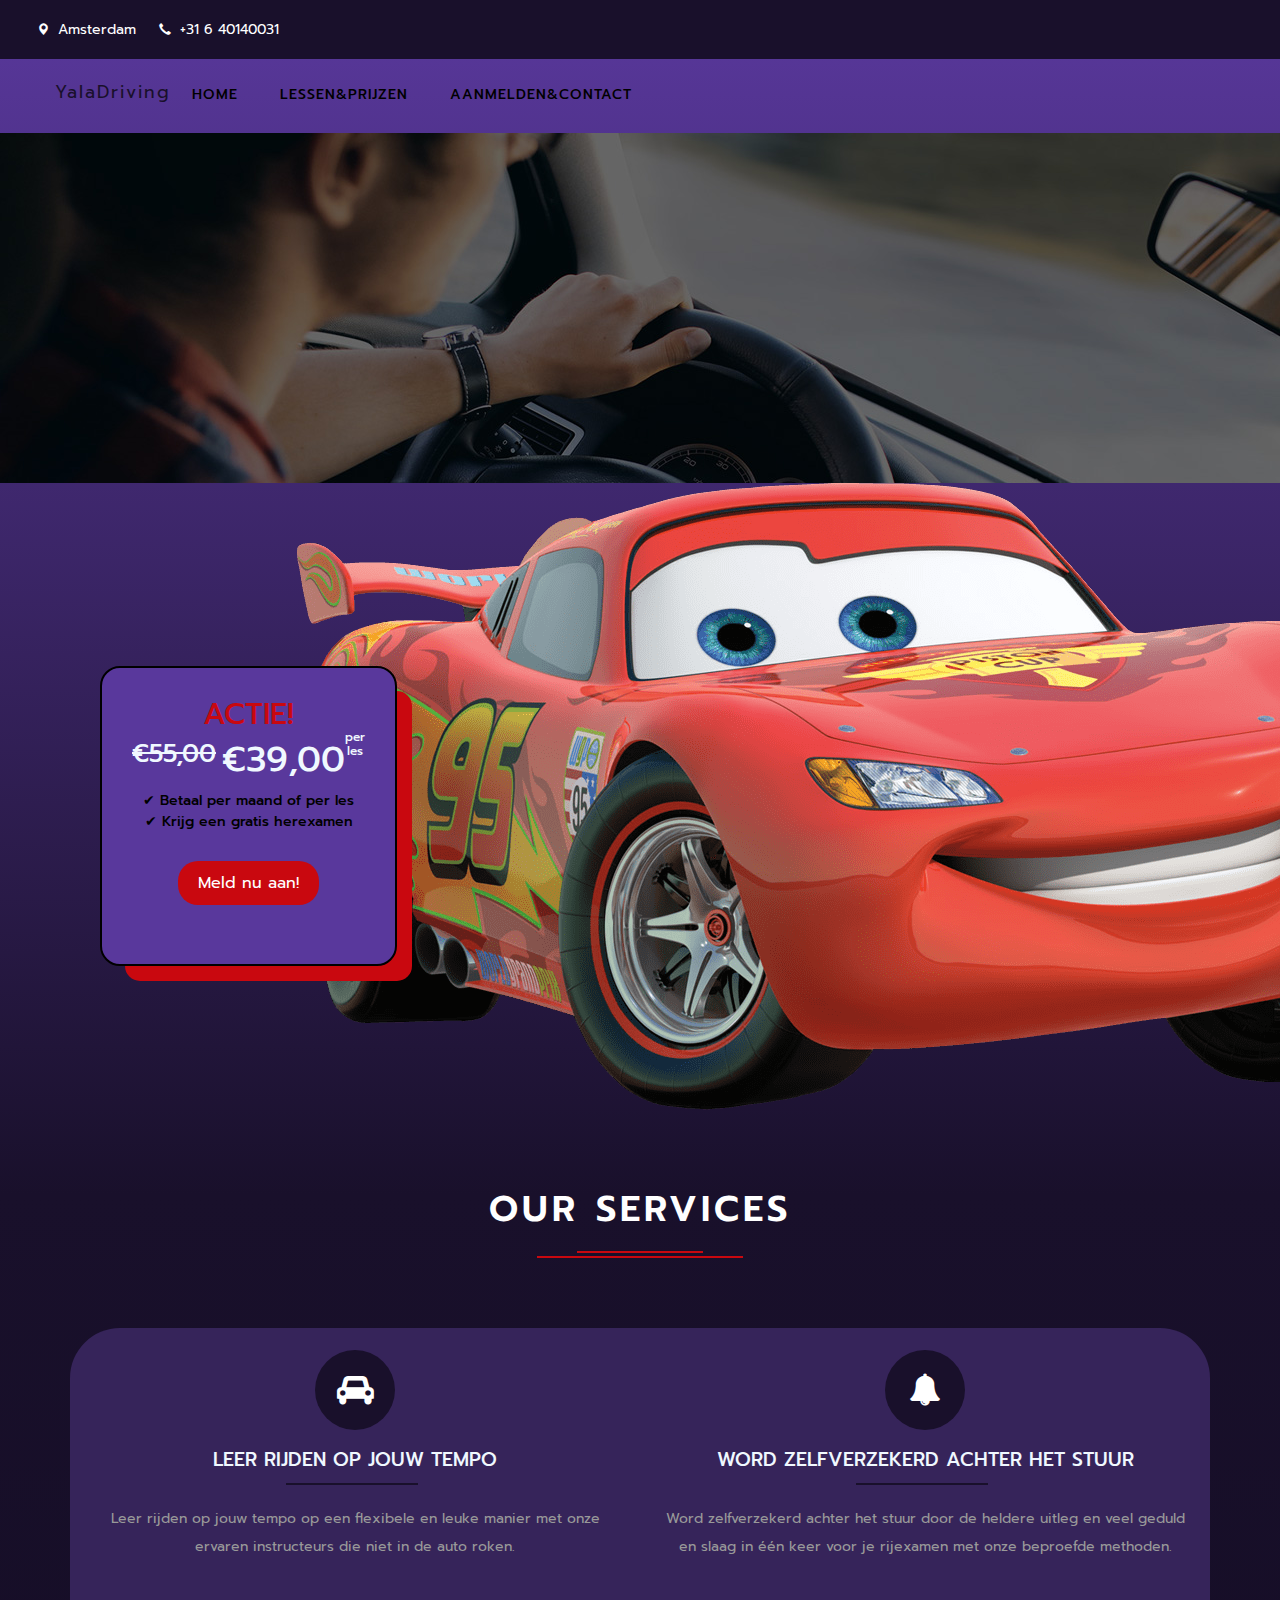
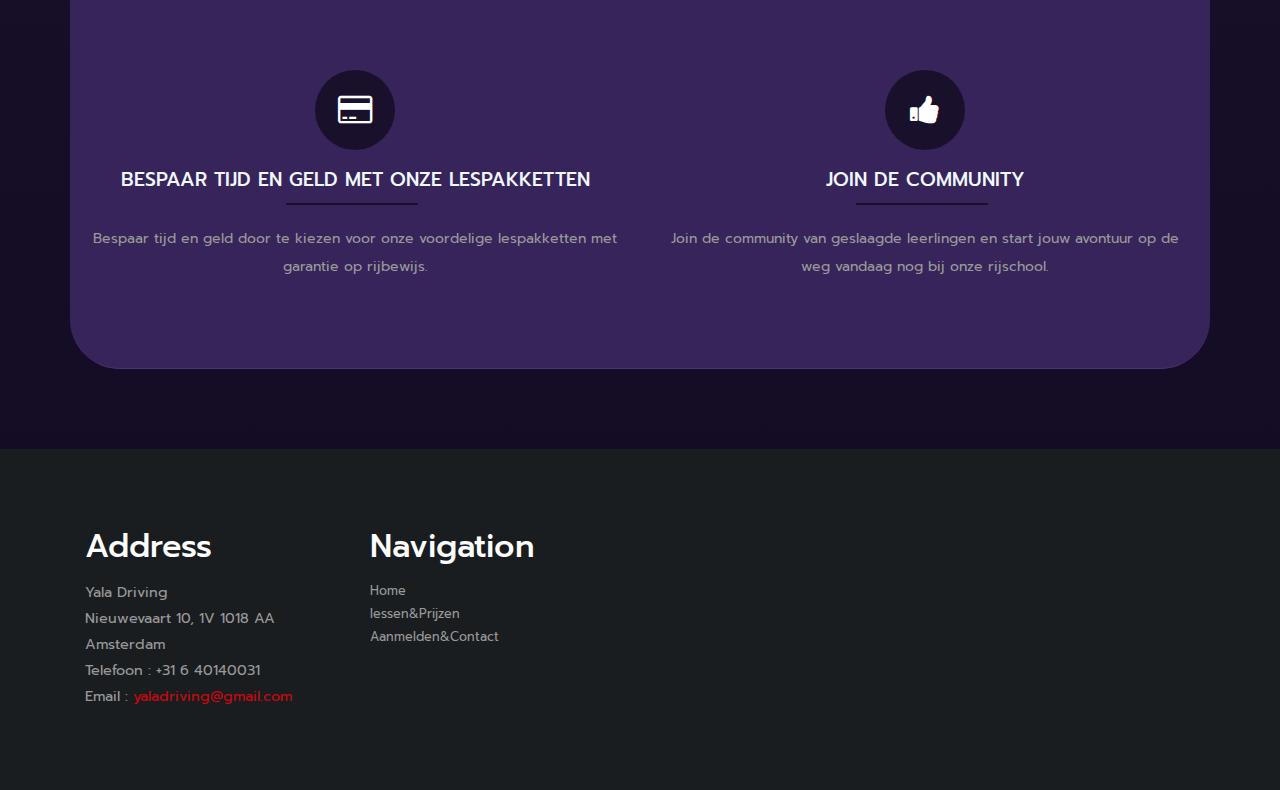
==== index.html @ c52a3f1b "changess" ====
<!DOCTYPE html>
<html lang="en">
<head>
<title>Yala driving</title>
<!-- custom-theme -->
<meta name="viewport" content="width=device-width, initial-scale=1">
<meta http-equiv="Content-Type" content="text/html; charset=utf-8" /> 
<script type="application/x-javascript"> addEventListener("load", function() { setTimeout(hideURLbar, 0); }, false);
		function hideURLbar(){ window.scrollTo(0,1); } </script>
<!-- //custom-theme -->
<link href="css/bootstrap.css" rel="stylesheet" type="text/css" media="all" />
<link href="css/style.css" rel="stylesheet" type="text/css" media="all" />
<!-- js -->
<script type="text/javascript" src="js/jquery-2.1.4.min.js"></script>
<script src="js/main.js"></script>
<!-- //js -->
<!-- font-awesome-icons -->
<link href="css/font-awesome.css" rel="stylesheet"> 
<link rel="stylesheet" href="css/flexslider.css" type="text/css" media="screen" property="" />
<!-- //font-awesome-icons -->
<link href="//fonts.googleapis.com/css?family=Prompt:100,100i,200,200i,300,300i,400,400i,500,500i,600,600i,700,700i,800,800i,900,900i&amp;subset=latin-ext,thai,vietnamese" rel="stylesheet">



</head>
<body>
<!-- banner -->
	<div class="header">
		<div class="header_left">
			<ul>
				<li><span class="glyphicon glyphicon-map-marker" aria-hidden="true"></span>Amsterdam</li>
				<li><span class="glyphicon glyphicon-earphone" aria-hidden="true"></span>+31 6 40140031</li>
			</ul>
		</div>
			<div class="clearfix"></div>
		
	</div>
	<nav class="navbar navigation navbar-default ">
		<div class="container">
		  <div class="navbar-header">
			<button type="button" class="navbar-toggle collapsed" data-toggle="collapse" data-target="#navbar-collapse">
			  <span class="sr-only">Toggle navigation</span>
			  <span class="icon-bar"></span>
			  <span class="icon-bar"></span>
			  <span class="icon-bar"></span>
			</button>
			<a class="navbar-brand navbar-brand-centered" href="index.html">YalaDriving</a>
		  </div>
	  
		  <div class="collapse navbar-collapse" id="navbar-collapse" style="padding-right: 0;">
			<ul class="nav navbar-nav" style="margin-top: 10px;">
			  <li><a href="index.html" >Home</a></li>
			  <li><a href="lessons.html" >lessen&Prijzen</a></li>
			  <li><a href="mail.html" >Aanmelden&Contact</a></li>
			</ul>
		  </div>
		</div>
	  </nav>
	  
	<div class="banner"></div>
<!-- //banner -->
<!-- banner-bottom-icons -->
				
	<section class="pricing-section">
		<div class="pricing-card">
		<h2 class="card-title" style="color: #c9080f;">ACTIE!</h2>
		<div class="card-price">
			<h3 class="price-old" style="color: aliceblue;">€55,00</h3>
			&nbsp;
			<h3 style="color: aliceblue;" class="price-current">€39,00</h3>
			<h6 class="per-les" style="color: aliceblue;">per les</h6>
		</div>
		<ul class="card-benefits">
			<li>✔ Betaal per maand of per les</li>
			<li>✔ Krijg een gratis herexamen</li>
		</ul>
		<a class="card-button" href="mail.html">Meld nu aan!</a>
		</div>

		<img src="./images/car.png" alt="" class="img-responsive">
	</section>
<!-- 
		<div class="container-fluid">
			<div class="row">
			<div class="col-xs-4">
				<img src="./images/banner1.jpeg" class="img-responsive img-equal-size home-img" alt="">
			</div> 
			<div class="col-xs-4">
				<img src="./images/banner2.jpeg" class="img-responsive img-equal-size home-img" alt="">
			</div>
			<div class="col-xs-4">
				<img src="./images/banner3.jpeg" class="img-responsive img-equal-size home-img" alt="">
			</div>
			</div>
		</div> -->

	<div class="banner-bottom-icons">
		<div class="container">
			<div class="w3l-heading">
				<h2 class="w3ls_head">Our Services </h2>
			</div>
		<div class="col-md-8 w3_banner_bottom_icons_right services">
			<div class="col-xs-6 w3_banner_bottom_icons1">
				<div class="w3_banner_bottom_icons1_effect">
					<i class="fa-car"></i>
					<h3 style="color: aliceblue;">Leer rijden op jouw tempo</h3>
					<p>Leer rijden op jouw tempo op een flexibele en leuke manier met onze ervaren instructeurs die niet in de auto roken.</p>
				</div>
			</div>
			<div class="col-xs-6 w3_banner_bottom_icons1">
				<div class="w3_banner_bottom_icons1_effect">
					<i class="fa-bell"></i>
					<h3 style="color: aliceblue;">Word zelfverzekerd achter het stuur</h3>
					<p>Word zelfverzekerd achter het stuur door de heldere uitleg en veel geduld en slaag in één keer voor je rijexamen met onze beproefde methoden.</p>
				</div>
			</div>
			<div class="col-xs-6 w3_banner_bottom_icons1">
				<div class="w3_banner_bottom_icons1_effect">
					<i class="fa-credit-card"></i>
					<h3 style="color: aliceblue;">Bespaar tijd en geld met onze lespakketten</h3>
					<p>Bespaar tijd en geld door te kiezen voor onze voordelige lespakketten met garantie op rijbewijs.</p>
				</div>
			</div>
			<div class="col-xs-6 w3_banner_bottom_icons1">
				<div class="w3_banner_bottom_icons1_effect">
					<i class="fa-thumbs-up"></i>
					<h3 style="color: aliceblue;">Join de community</h3>
					<p>Join de community van geslaagde leerlingen en start jouw avontuur op de weg vandaag nog bij onze rijschool.</p>
				</div>
			</div>
			<div class="clearfix"> </div>
		</div>
		<div class="clearfix"> </div>
		</div>
	</div>
<!-- //banner-bottom-icons -->

	<!-- footer -->
	<div class="w3-agile-footer">
		<div class="container">
			<div class="footer-grids">
				<div class="col-md-3 footer-grid">
					<div class="footer-grid-heading">
						<h4>Address</h4>
					</div>
					<div class="footer-grid-info">
						<p>Yala Driving
							<span>Nieuwevaart 10, 1V
							1018 AA
							Amsterdam</span>
						</p>
						<p class="phone">Telefoon : +31 6 40140031
							<span>Email : <a href="mailto:yaladriving@gmail.com">yaladriving@gmail.com</a></span>
						</p>
					</div>
				</div>
				<div class="col-md-3 footer-grid">
					<div class="footer-grid-heading">
						<h4>Navigation</h4>
					</div>
					<div class="footer-grid-info">
						<ul>
							<li><a href="index.html">Home</a></li>
							<li><a href="lessons.html">lessen&Prijzen</a></li>
							<li><a href="mail.html">Aanmelden&Contact</a></li>
						</ul>
					</div>
				</div>
		</div>
	</div>
	<!-- //footer -->

<!-- start-smooth-scrolling -->
<script type="text/javascript" src="js/move-top.js"></script>
<script type="text/javascript" src="js/easing.js"></script>
<script type="text/javascript">
	jQuery(document).ready(function($) {
		$(".scroll").click(function(event){		
			event.preventDefault();
			$('html,body').animate({scrollTop:$(this.hash).offset().top},1000);
		});
	});
</script>
<!-- start-smooth-scrolling -->
<!-- for bootstrap working -->
	<script src="js/bootstrap.js"></script>
<!-- //for bootstrap working -->
<!-- here stars scrolling icon -->
	<script type="text/javascript">
		$(document).ready(function() {
								
			$().UItoTop({ easingType: 'easeOutQuart' });
								
			});
	</script>
<!-- //here ends scrolling icon -->
</body>
</html>
---- css/style.css ----
/*--
Author: W3layouts
Author URL: http://w3layouts.com
License: Creative Commons Attribution 3.0 Unported
License URL: http://creativecommons.org/licenses/by/3.0/
--*/
body::-webkit-scrollbar{
    display: none;
}
html, body{
    font-size: 100%;
	font-family: 'Prompt', sans-serif;
    background-image: linear-gradient(180deg, #59389c, #19102b, #120b22 );
	margin: 0;
    overflow-x: hidden;
}
p,ul li,ol li{
	margin:0;
	font-size:14px;
}
h1,h2,h3,h4,h5,h6{
    color: white;
	font-family: 'Prompt', sans-serif;
	margin:0;
}
ul,label{
	margin:0;
	padding:0;
}
body a:hover{
	text-decoration:none;
}
input[type="submit"],input[type="reset"],a,.w3_agileits_services1_grid1{
	-webkit-transition: 0.5s ease-in;
    -moz-transition: 0.5s ease-in;
    -ms-transition: 0.5s ease-in;
    -o-transition: 0.5s ease-in;
    transition:0.5s ease-in;
}
/*-- banner --*/
.header {
    background: #19102b;
    padding: 0.5em 2em;
	position:relative;
}
.header_left {
    float: left;
    margin: 10px 0;
}
.header_right{
	float:right;
}
.header_left ul li {
    color: #fff;
    list-style-type: none;
    font-size: 14px;
    display: inline-block;
    padding: 0px 12px 0px 0;
}
.header_left ul li:nth-child(4) {
}
.header_left ul li span {
    top: 1px;
    font-size: 12px;
    margin-right: 4px;
    padding: 4px 5px;
    border-radius: 3px;
	 color: #fff;
}
.header_left ul li a {
    color: #fff;
    text-decoration: none;
}
.header_left ul li a:hover{
	color: #FF9800;
}
/*-- social-icons --*/
.agileinfo-social-grids{
    float: right;
    margin:0em 0 0 0;
}
.agileinfo-social-grids ul{
	padding:0;
	margin:0;
}
.agileinfo-social-grids ul li{
    display: inline-block;
}
.agileinfo-social-grids ul li a {
    color: #333;
    text-align: center;
    font-size: 17px;
}
.agileinfo-social-grids ul li a i.fa.fa-facebook,.agileinfo-social-grids ul li a i.fa.fa-twitter,.agileinfo-social-grids ul li a i.fa.fa-rss{
    color: #19102b;
    transition: 0.5s all;
    -webkit-transition: 0.5s all;
    -moz-transition: 0.5s all;
    -o-transition: 0.5s all;
    -ms-transition: 0.5s all;
}
.agileinfo-social-grids ul li a i.fa.fa-facebook:hover {
    color: #3b5998;
}
.agileinfo-social-grids ul li a i.fa.fa-twitter{
	margin:0 1em;
}
.agileinfo-social-grids ul li a i.fa.fa-twitter:hover{
	color: #55acee;
}
.agileinfo-social-grids ul li a i.fa.fa-rss{
	margin:0 1em 0 0;
}
.agileinfo-social-grids ul li a i.fa.fa-rss:hover{
	color: #f26522;
}
.agileinfo-social-grids ul li:nth-child(2){
	margin:.5em 0;
}
/*-- //social-icons --*/
/*--search--*/
.cd-main-header {
  /* Force Hardware Acceleration in WebKit */
  -webkit-transform: translateZ(0);
  -moz-transform: translateZ(0);
  -ms-transform: translateZ(0);
  -o-transform: translateZ(0);
  transform: translateZ(0);
}
.cd-main-header {
    -webkit-transition: -webkit-transform 0.3s;
    -moz-transition: -moz-transform 0.3s;
    transition: transform 0.3s;
}
.cd-main-content.nav-is-visible, .cd-main-header.nav-is-visible {
	-webkit-transform: translateX(-260px);
	-moz-transform: translateX(-260px);
	-ms-transform: translateX(-260px);
	-o-transform: translateX(-260px);
	transform: translateX(-260px);
}
.nav-on-left .cd-main-content.nav-is-visible, .nav-on-left .cd-main-header.nav-is-visible {
	-webkit-transform: translateX(260px);
	-moz-transform: translateX(260px);
	-ms-transform: translateX(260px);
	-o-transform: translateX(260px);
	transform: translateX(260px);
}
.cd-header-buttons {
    position: absolute;
    display: inline-block;
    top: 0px;
    right: 0%;
}
.cd-header-buttons li {
	display: inline-block;
}
.cd-search-trigger, .cd-nav-trigger {
	position: relative;
	display: block;
	width: 44px;
	height: 44px;
	overflow: hidden;
	white-space: nowrap;
	color: transparent;
	z-index: 3;
}
.cd-search-trigger::before, .cd-search-trigger::after {
	/* search icon */
	content: '';
	position: absolute;
	-webkit-transition: opacity 0.3s;
	-moz-transition: opacity 0.3s;
	transition: opacity 0.3s;
	/* Force Hardware Acceleration in WebKit */
	-webkit-transform: translateZ(0);
	-moz-transform: translateZ(0);
	-ms-transform: translateZ(0);
	-o-transform: translateZ(0);
	transform: translateZ(0);
	-webkit-backface-visibility: hidden;
	backface-visibility: hidden;
}
.cd-search-trigger::before {
	/* lens */
	top: 11px;
	left: 11px;
	width: 18px;
	height: 18px;
	-webkit-border-radius: 50%;
	-moz-border-radius: 50%;
	border-radius: 50%;
	border: 3px solid #fff;
}
.cd-search-trigger::after {
	/* handle */
	height: 3px;
	width: 8px;
	background: #fff;
	bottom: 14px;
	right: 11px;
	-webkit-transform: rotate(45deg);
	-moz-transform: rotate(45deg);
	-ms-transform: rotate(45deg);
	-o-transform: rotate(45deg);
	transform: rotate(45deg);
}
.cd-search-trigger span {
	/* container for the X icon */
	position: absolute;
	height: 100%;
	width: 100%;
	top: 0;
	left: 0;
}
.cd-search-trigger span::before, .cd-search-trigger span::after {
	/* close icon */
	content: '';
	position: absolute;
	display: inline-block;
	height: 3px;
	width: 22px;
	top: 50%;
	margin-top: -2px;
	left: 50%;
	margin-left: -11px;
	background: #fff;
	opacity: 0;
	/* Force Hardware Acceleration in WebKit */
	-webkit-transform: translateZ(0);
	-moz-transform: translateZ(0);
	-ms-transform: translateZ(0);
	-o-transform: translateZ(0);
	transform: translateZ(0);
	-webkit-backface-visibility: hidden;
	backface-visibility: hidden;
	-webkit-transition: opacity 0.3s, -webkit-transform 0.3s;
	-moz-transition: opacity 0.3s, -moz-transform 0.3s;
	transition: opacity 0.3s, transform 0.3s;
}
.cd-search-trigger span::before {
	-webkit-transform: rotate(45deg);
	-moz-transform: rotate(45deg);
	-ms-transform: rotate(45deg);
	-o-transform: rotate(45deg);
	transform: rotate(45deg);
}
.cd-search-trigger span::after {
	-webkit-transform: rotate(-45deg);
	-moz-transform: rotate(-45deg);
	-ms-transform: rotate(-45deg);
	-o-transform: rotate(-45deg);
	transform: rotate(-45deg);
}
.cd-search-trigger.search-is-visible::before, .cd-search-trigger.search-is-visible::after {
	/* hide search icon */
	-moz-opacity: 0;
	opacity: 0;
}
.cd-search-trigger.search-is-visible span::before, .cd-search-trigger.search-is-visible span::after {
	/* show close icon */
	-moz-opacity: 1;
	opacity: 1;
}
.cd-search-trigger.search-is-visible span::before {
	-webkit-transform: rotate(135deg);
	-moz-transform: rotate(135deg);
	-ms-transform: rotate(135deg);
	-o-transform: rotate(135deg);
	transform: rotate(135deg);
}
.cd-search-trigger.search-is-visible span::after {
	-webkit-transform: rotate(45deg);
	-moz-transform: rotate(45deg);
	-ms-transform: rotate(45deg);
	-o-transform: rotate(45deg);
	transform: rotate(45deg);
}
.cd-search {
	position: absolute;
	width: 100%;
	top: 100%;
	left: 0;
	z-index: 3;
	opacity: 0;
	visibility: hidden;
	-webkit-transition: opacity .3s 0s, visibility 0s .3s;
	-moz-transition: opacity .3s 0s, visibility 0s .3s;
	transition: opacity .3s 0s, visibility 0s .3s;
}
.cd-search input {
    border-radius: 0;
    border: none;
    background: #c9080f;
    width: 100%;
    padding: 0 5%;
	-webkit-box-shadow: inset 0 1px 0 #e2e3df, 0 3px 6px rgba(0, 0, 0, 0.05);
	-moz-box-shadow: inset 0 1px 0 #e2e3df, 0 3px 6px rgba(0, 0, 0, 0.05);
    box-shadow: inset 0 1px 0 #e2e3df, 0 3px 6px rgba(0, 0, 0, 0.05);
    -webkit-appearance: none;
    -moz-appearance: none;
    -ms-appearance: none;
    -o-appearance: none;
    font-size: 1em;
    padding: 1em 2em;
	color: #fff;
}
.cd-search input::-webkit-input-placeholder {
	color: #fff !important;
}
.cd-search input::-moz-placeholder {
	color: #fff !important;
}
.cd-search input:-moz-placeholder {
	color: #fff !important;
}
.cd-search input:-ms-input-placeholder {
	color: #fff !important;
}
.cd-search input:focus {
	outline: none;
}
.cd-search.is-visible {
	-moz-opacity: 1;
	opacity: 1;
	visibility: visible;
	-webkit-transition: opacity .3s 0s, visibility 0s 0s;
	-moz-transition: opacity .3s 0s, visibility 0s 0s;
	transition: opacity .3s 0s, visibility 0s 0s;
}
/*--//search--*/
.banner{
	background:url(../images/banner.jpg) no-repeat 0px 0px;
	background-size:cover;
	-webkit-background-size:cover;
	-moz-background-size:cover;
	-o-background-size:cover;
	-ms-background-size:cover;
	min-height:350px;
	position: relative;
}
.banner1{
	background:url(../images/banner.jpg) no-repeat 0px 0px;
	background-size:cover;
	-webkit-background-size:cover;
	-moz-background-size:cover;
	-o-background-size:cover;
	-ms-background-size:cover;
	min-height:250px;
}
/*-- nav --*/
.navbar-default {
    background: none;
    border: none;
}
.navbar {
    margin-bottom: 0;
}
.navbar-collapse {
    padding: 0;
}
.navbar-right {
    margin-right: 0;
}
.navbar-default .navbar-nav > .active > a, .navbar-default .navbar-nav > .active > a:hover, .navbar-default .navbar-nav > .active > a:focus {
    color:#ec9114;
    background:none;
}
.navbar-default .navbar-nav > li > a {
    font-weight: 500;
    letter-spacing: 1px;
}
.navbar-nav > li > a {
    margin: 0;
    padding:0 1.5em;
    text-transform: uppercase;
}
.navbar-default .navbar-nav > li > a:hover{
    color:#c9080f;
}
.navbar-default .navbar-nav > li > a:focus {
    color: #fff;
	outline:none;
}
nav.navbar.navbar-default {
    background: none;
    padding: 1em 2em;
}
.navbar-right {
    float: left !important;
    margin: 0.7em 0 0 18em;
}
.navbar-default .navbar-nav > .open > a, .navbar-default .navbar-nav > .open > a:hover, .navbar-default .navbar-nav > .open > a:focus {
    color:#000;
    background: none;
}
.navbar-default .navbar-nav > li > a {
    color: #000;
}
.navbar-default .navbar-nav  > .active.open > a:focus {
	background:transparent;
	color: #000;
}
.navbar-default .navbar-brand,.navbar-default .navbar-brand:hover, .navbar-default .navbar-brand:focus {
    color: #19102b;
}
.navbar-brand {
    height: 42px;
    padding: 0;
    font-size: 1.1em;
    line-height: 35px;
	letter-spacing: 2px;
}
.navbar-brand span{
	color: #c9080f;
}
.link-effect-2 a {
  overflow: hidden;
  font-weight: 400;
}
.link-effect-2 a span {
  position: relative;
  display: inline-block;
  -moz-transition: 0.3s;
  -o-transition: 0.3s;
  -webkit-transition: 0.3s;
  transition: 0.3s;
}
.link-effect-2 a span::before {
  color:#ec9114;
  position: absolute;
  top: 100%;
  content: attr(data-hover);
  -moz-transform: translate3d(0, 0, 0);
  -ms-transform: translate3d(0, 0, 0);
  -webkit-transform: translate3d(0, 0, 0);
  transform: translate3d(0, 0, 0);
}
.link-effect-2 a:hover span {
  -moz-transform: translateY(-100%);
  -ms-transform: translateY(-100%);
  -webkit-transform: translateY(-100%);
  transform: translateY(-100%);
}
.agile_short_dropdown {
    border-radius: 0;
    background: #ffffff;
    text-align: center;
	padding:0;
	border: none;
}
.agile_short_dropdown li a{
	text-transform:uppercase;
	color:#212121;
	font-size:13px;
	font-weight:600;
	padding: .8em 0;
}
.agile_short_dropdown > li > a:hover{
    color: #fff;
    text-decoration: none;
    background-color:#ec9114;
}
.w3_agile_phone{
	float:right;
	margin: 1.3em 0 0;
}
.w3_agile_phone p{
	color:#fff;
	font-weight:600;
}
.w3_agile_phone p i{
	padding-right:1em;
}
/*-- banner --*/
.agileits_w3layouts_banner_info{
	margin: 16em 0 0;
	position:relative;
}
.agileits_w3layouts_banner_info_pos {
    margin-top: 8em;
    text-align: center;
}
.agileits_w3layouts_banner_info_pos1 h4{
	font-size:14px;
	font-weight:bold;
	color:#fff;
}
.agileits_w3layouts_banner_info_pos ul li{
	display:inline-block;
	position:relative;
	font-size:16px;
}
.agileits_w3layouts_banner_info_pos ul li label {
    position: absolute;
    top: 10px;
    width: 60px;
    height: 2px;
    background: #c9080f;
    display: inline-block;
    margin-left: 6px;
}
/*--  
.agileits_w3layouts_banner_info_pos ul li:nth-child(2){
	margin:0 4em;
}
--*/
.agileits_w3layouts_banner_info_pos ul li{
	padding:0 6em 0 0;
}
.agileits_w3layouts_banner_info_pos ul li a{
	color:#fff;
	text-decoration:none;
}
.agileits_w3layouts_banner_info h3{
	text-align: center;
    font-size: 3em;
    color: #c9080f;
    text-transform: uppercase;
}
.agileits_w3layouts_banner_info p {
    color: #ffffff;
    text-align: center;
    line-height: 28px;
    width: 63%;
    margin: 30px auto;
    font-size: 17px;
}
/*-- banner-bottom-icons --*/
.banner-bottom-icons {
    padding: 5em 0;
}
.w3_banner_bottom_icons_left,.w3_banner_bottom_icons_right{
	padding:0;
}
.w3_banner_bottom_icons_right{
	border-bottom:1px solid #483372;
}

.w3_banner_bottom_icons1 {
    height: 320px;
    padding:0.35em;
    text-align:center;
}

@media only screen and (max-width: 600px) {
.w3_banner_bottom_icons1 {
    height: 450px;
	padding:0.35em;
	text-align:center;
    }
}


.w3_banner_bottom_icons1 i{
	font-size: 2em;
    color: #fff;
    font-family: FontAwesome;
    width: 80px;
    height: 80px;
    border-radius: 50px;
    font-style: normal;
    display: inline-block;
    background: #19102b;
	line-height: 2.5em;
}
.fa-car:before {
    content: "\f1b9";
}
.fa-bell:before {
    content: "\f0f3";
}
.fa-credit-card:before {
    content:"\f2bc";
}
.fa-thumbs-up:before {
    content:"\f164";
}
.w3_banner_bottom_icons1 h3{
	font-size:1.2em;
	color:#212121;
	text-transform:uppercase;
	margin:1em 0;
	position:relative;
	padding-bottom:.8em;
}
.w3_banner_bottom_icons1 h3:before{
	content: '';
    background: #19102b;
    width: 25%;
    height: 2px;
    position: absolute;
    left: 36.9%;
    bottom: 0%;
}
.w3_banner_bottom_icons1 p{
	color:#999;
	line-height:2em;
}
.w3_banner_bottom_icons1_effect{
    position: relative;
    overflow: hidden;
    display: inline-block;
    -moz-transition: ease-out 0.3s;
    -o-transition: ease-out 0.3s;
    -webkit-transition: ease-out 0.3s;
    transition: ease-out 0.3s;
	padding:1em;
}

.w3_banner_bottom_icons1:hover .w3_banner_bottom_icons1_effect::before {
    opacity: 1;
    right: 5px;
    top: 5px;
}
.w3_banner_bottom_icons1:hover .w3_banner_bottom_icons1_effect::after {
    opacity: 1;
    left: 5px;
    bottom: 5px;
}
.w3_banner_bottom_icons1:hover{
    border-radius: 50px;
	background:#483372;
}
.w3_agile_banner_bottom{
	position:relative;
}
.w3_agile_banner_bottom figure,.w3ls_featured_services_grid figure {
	margin: 0;
	padding: 0;
	background: #fff;
	overflow: hidden;
}
/* Circle */
.hover15 figure {
	position: relative;
}
.hover15 figure::before {
	position: absolute;
	top: 50%;
	left: 50%;
	z-index: 2;
	display: block;
	content: '';
	width: 0;
	height: 0;
	background: rgba(255,255,255,.2);
	border-radius: 100%;
	-webkit-transform: translate(-50%, -50%);
	transform: translate(-50%, -50%);
	opacity: 0;
}
.hover15 figure:hover::before,.w3ls_team_grid:hover .hover15 figure::before,.banner-bottom-icons:hover .hover15 figure::before,.w3_featured_services_grid:hover .hover15 figure::before {
	-webkit-animation: circle .75s;
	animation: circle .75s;
}
@-webkit-keyframes circle {
	0% {
		opacity: 1;
	}
	40% {
		opacity: 1;
	}
	100% {
		width: 200%;
		height: 200%;
		opacity: 0;
	}
}
@keyframes circle {
	0% {
		opacity: 1;
	}
	40% {
		opacity: 1;
	}
	100% {
		width: 200%;
		height: 200%;
		opacity: 0;
	}
}
/*-- //banner-bottom-icons --*/
/*-- register --*/
.register{
	background: url(../images/mid-banner.jpg) no-repeat 0px 0px;
    background-size: cover;
    -webkit-background-size: cover;
    -moz-background-size: cover;
    -o-background-size: cover;
    -ms-background-size: cover;
    background-attachment: fixed;
}
.w3layouts_register_left {
    margin: 6.5em 0 0;
}
.w3layouts_register_left h3{
	font-size:2.5em;
	color:#fff;
}
.w3layouts_register_left h3 span{
	color:#c9080f;
}
.w3layouts_register_left p{
	margin:2em 0 0;
	color:#fff;
	line-height:2em;
}
.w3layouts_register_right form{
	width: 80%;
    padding: 2em;
    background:rgba(51, 158, 174, 0.62);
}
.w3layouts_register_right input[type="text"],.w3layouts_register_right input[type="email"]{
	outline: none;
    background: #fff;
    padding: 12px;
    border: none;
    font-size: 14px;
    color: #212121;
    width: 100%;
}
.w3layouts_register_right input[type="email"]{
	margin:1.5em 0;
}
.w3layouts_register_right input[type="submit"]{
	outline:none;
	background:#c9080f;
	padding:12px 0;
	border:none;
	font-size:1em;
	color:#fff;
	width:100%;
	text-transform:uppercase;
	font-weight:600;
	letter-spacing:3px;
}
.w3layouts_register_right input[type="submit"]:hover{
	background:#19102b;
}
.w3layouts_register_right input[type="text"]:nth-child(2),.w3layouts_register_right input[type="submit"]{
	margin:1.5em 0 0;
}
/*-- //register --*/
/*-- about --*/
.about {
    padding: 5em 0;
}
p.ever{
	font-size:14px;
	color:#999;
	margin:1em 0 0;
	text-align:center;
}
.about-grid1 {
    background:#19102b;
    padding: 2em 2em 2em 10em;
	position:relative;
	 -webkit-transition: all 0.5s ease-out;
   -moz-transition: all 0.5s ease-out;
   -o-transition: all 0.5s ease-out;
   -ms-transition: all 0.5s ease-out;
   transition: all 0.5s ease-out;
}
.about-grid1:hover {
    background: #54d2d8;
}
.about-grid1:hover .hji p{
    color:#fff;
}
.about-grid1:hover .itis h4{
	color:#c9080f;
}
.about-grid1-pos{
	position: absolute;
    top: -10%;
    left: -11%;
}
.about-grid1 h4{
	text-transform: uppercase;
    font-size: 1.3em;
    margin: 0;
    color: #fff;
}
.about-grid1 p{
	color:#212121;
	font-size:14px;
	margin:1em 0 0;
	line-height:1.8em;
}
.about-grids:nth-child(3){
	margin:5em 0 3em;
}
.about-grid2-left{
	padding: 1.8em;
    border-radius: 50%;
    background:#E8E8E8;
}
.about-grid2-left p{
	text-align:center;
	color:#E47719;
	font-size:1.5em;
	margin:0;
	font-family: 'Comfortaa', cursive;
}
.about-grid2-right p{
	font-size:14px;
	color:#999;
	margin:0;
	line-height:1.8em;
	position:relative;
}
.about-grid2 {
    margin: 3em 0 0;
}
.about-grd1 {
    padding: 2em 10em 2em 2em;
}
.about-grid1-pos1 {
    position: absolute;
    top: -10%;
    right: -11%;
}
.login{
	text-align:center;
	margin:4em 0 0;
}
.login a{
	font-size:16px;
	color:#999;
	padding:12px 55px;
	background:#fff;
	text-decoration:none;
	-webkit-transition: all 0.5s ease-out;
   -moz-transition: all 0.5s ease-out;
   -o-transition: all 0.5s ease-out;
   -ms-transition: all 0.5s ease-out;
   transition: all 0.5s ease-out;
}
.login a:hover{
	background:#0e7095;
	color:#fff;
}
/*-- //about --*/
/*-- welcome --*/
.welcome{
    padding: 5em 0;
}
.welcome-tabs{
    margin: 4em 0 0;
}
.w3agile_tab_left {
    padding-left: 40px;
}
.nav-tabs > li > a {
    margin-right: .4em;
    border-radius: 0;
    color: #000000;
    text-transform: uppercase;
    font-weight: 600;
    font-size: 2em;
    letter-spacing: 5px;
    border: 1px solid #000000;
}
.nav-tabs > li {
    float: none;
    display: inline-block;
}
.nav-tabs {
    width: 43%;
    margin: 0;
    border-bottom: 1px solid #ffffff;
}
.nav-tabs > li > a:hover {
    border: 1px solid #19102b;
    background: #19102b !important;
    color: #fff;
}
.nav > li > a:hover, .nav > li > a:focus {
    background: none;
}
.nav-tabs > li.active > a, .nav-tabs > li.active > a:hover, .nav-tabs > li.active > a:focus {
    border: 1px solid #19102b;
    background: #19102b !important;
    color: #fff !important;
}
.nav-tabs > li > a:focus{
	outline:none;
}
.w3agile_tab_left h4 {
    font-size: 2em;
    color: #c9080f;
    font-weight: 600;
    text-transform: capitalize;
    margin-bottom: 1em;
}
.w3agile_tab_left p {
    color: #999999;
    line-height: 1.8em;
    margin: 1em 0 0 0;
    font-size: .9em;
}
.w3agile_tabs {
    margin: 3em 0 0;
}
.w3agile_tab_right1 {
    padding-right: 0;
}
.agileits-heading {
    text-align: center;
}
.agileits-heading h2,.agileits-heading h3,.w3-different-heading h3, .agileinfo-team-heading h3, .more-bottom-heading h3 {
	color: #000000;
    letter-spacing: 4px;
    font-size: 3em;
    margin: 0;
    text-transform: uppercase;
}
.w3agile_tab_right.w3agile_tab_right2 {
    padding-left: 0;
}
.nav-tabs {
    border-bottom: none; 
}
.nav-tabs > li > a {
    border-radius: 0px; 
}
.nav-tabs > li.active > a, .nav-tabs > li.active > a:hover, .nav-tabs > li.active > a:focus {
    border: 1px solid #ddd;
}
/*-- //welcome --*/
.w3ls_head {
    font-size: 36px;
    color: #white;
    font-weight: 600;
    margin-bottom: 70px;
    letter-spacing: 4px;
    text-transform: uppercase;
    text-align: center;
    padding-bottom: .8em;
    position: relative;
}
.w3ls_head:before, .w3ls_head:after {
    position: absolute;
    background:#c9080f;
    height: 2px;
    content: '';
}
.w3ls_head:before {
    width: 11%;
    bottom: 8%;
    left: 44.5%;
}
.w3ls_head:after {
    width: 18%;
    right: 41%;
    bottom: 0%;
}
/*-- news-letter --*/
.news-letter {
    background: #e5eff1;
	padding:5em 0; 
}
.wthree-subscribe h3{
	color:#212121;
}
.news-letter input[type="text"],.news-letter input[type="email"] {
    outline: none;
    padding: 1em;
    color: #848484;
    font-size: .9em;
    border: 1px solid #cdcdcd;
    width: 42%;
    float: left;
    background: #ffffff;
    margin-right: 2%;
}
.news-letter input[type="submit"]{
	color: #FFFFFF;
    background: #212121;
    border: none;
    padding: 1em;
    border: 1px solid #212121;
    font-size: .9em;
    outline: none;
    text-transform: uppercase;
    float: left;
    transition: 0.5s all;
    -webkit-transition: 0.5s all;
    -o-transition: 0.5s all;
    -moz-transition: 0.5s all;
    -ms-transition: 0.5s all;
}
.news-letter input[type="submit"]:hover {
	border: 1px solid #212121;
	color:#212121;
    background:none;
}
/*-- footer --*/
.w3-agile-footer {
    background: #191d20;
    padding: 5em 0;
}
.footer-grid-heading h4{
    color: #ffffff;
    font-size: 2em;
    margin: 0;
}
.footer-grid-info,.w3agile_footer_grid_list {
    margin: 1em 0 0 0;
}
.footer-grid-info  p{
    margin: 0;
    font-size: .9em;
    color: #999999;
    line-height: 1.8em;
}
.footer-grid-info p span{
	display:block;
}
.footer-grid-info p span a{
    color: #c9080f;
    text-decoration: none;
}
.footer-grid-info p span a:hover{
    color: #ffffff;
}
.footer-grid-info ul{
	padding:0;
	margin:0;
}
.footer-grid-info ul li{
	display:block;
}
.footer-grid-info ul li a{
	font-size: .9em;
    color: #999999;
    line-height: 1.8em;
    text-decoration: none;
}
.footer-grid-info ul li a:hover{
	color: #ffffff;
}
.w3agile_footer_grid_list ul{
	margin:0;
	padding:0;
}
.w3agile_footer_grid_list ul li{
    display: inline-block;
    color: #999999;
    font-size: .9em;
    margin: .5em 0 0 0;
}
.w3agile_footer_grid_list ul li:nth-child(1){
	margin:0;
}
.w3agile_footer_grid_list ul li a{
	color: #c9080f;
    text-decoration: none;
}
.w3agile_footer_grid_list ul li a:hover{
	color:#FFFFFF;
}
.w3agile_footer_grid_list ul li span {
    display: block;
    margin: 1em 0 0;
}
.w3agile-post ul li{
	margin-bottom: 1em;
}
.agileits-w3layouts-copyright {
    text-align: center;
    margin: 2em 0 0 0;
}
.agileits-w3layouts-copyright p {
    margin: 0;
    font-size: .9em;
    color: #999999;
}
.agileits-w3layouts-copyright p a {
    color: #c9080f;
    text-decoration: none;
}
.agileits-w3layouts-copyright p a:hover {
    color: #FFFFFF;
}
/*-- //footer --*/
/*-- to-top --*/
#toTop {
	display: none;
	text-decoration: none;
	position: fixed;
	bottom: 55px;
	right: 2%;
	overflow: hidden;
	z-index: 999; 
	width: 32px;
	height: 32px;
	border: none;
	text-indent: 100%;
	background: url(../images/arrow.png) no-repeat 0px 0px;
}
#toTopHover {
	width: 32px;
	height: 32px;
	display: block;
	overflow: hidden;
	float: right;
	opacity: 0;
	-moz-opacity: 0;
	filter: alpha(opacity=0);
}
/*-- //to-top --*/
/*-- icons --*/
.codes a {
    color: #999;
}
.icon-box {
    padding: 8px 15px;
    background:rgba(149, 149, 149, 0.18);
    margin: 1em 0 1em 0;
    border: 5px solid #ffffff;
    text-align: left;
    -moz-box-sizing: border-box;
    -webkit-box-sizing: border-box;
    box-sizing: border-box;
    font-size: 13px;
    transition: 0.5s all;
    -webkit-transition: 0.5s all;
    -o-transition: 0.5s all;
    -ms-transition: 0.5s all;
    -moz-transition: 0.5s all;
    cursor: pointer;
} 
.icon-box:hover {
    background: #000;
	transition:0.5s all;
	-webkit-transition:0.5s all;
	-o-transition:0.5s all;
	-ms-transition:0.5s all;
	-moz-transition:0.5s all;
}
.icon-box:hover i.fa {
	color:#fff !important;
}
.icon-box:hover a.agile-icon {
	color:#fff !important;
}
.codes .bs-glyphicons li {
    float: left;
    width: 12.5%;
    height: 115px;
    padding: 10px; 
    line-height: 1.4;
    text-align: center;  
    font-size: 12px;
    list-style-type: none;	
}
.codes .bs-glyphicons .glyphicon {
    margin-top: 5px;
    margin-bottom: 10px;
    font-size: 24px;
}
.codes .glyphicon {
    position: relative;
    top: 1px;
    display: inline-block;
    font-family: 'Glyphicons Halflings';
    font-style: normal;
    font-weight: 400;
    line-height: 1;
    -webkit-font-smoothing: antialiased;
    -moz-osx-font-smoothing: grayscale;
	color: #777;
} 
.codes .bs-glyphicons .glyphicon-class {
    display: block;
    text-align: center;
    word-wrap: break-word;
}
h3.icon-subheading {
    font-size: 28px;
    color:#c9080f !important;
    margin: 30px 0 15px;
    font-weight: 600;
    letter-spacing: 2px;
}
h3.agileits-icons-title {
    text-align: center;
    font-size: 33px;
    color: #222222;
    font-weight: 600;
    letter-spacing: 2px;
    margin: 1.5em 0;
}
.icons a {
    color: #999;
}
.icon-box i {
    margin-right: 10px !important;
    font-size: 20px !important;
    color: #282a2b !important;
}
.bs-glyphicons li {
    float: left;
    width: 18%;
    height: 115px;
    padding: 10px;
    line-height: 1.4;
    text-align: center;
    font-size: 12px;
    list-style-type: none;
    background:rgba(149, 149, 149, 0.18);
    margin: 1%;
}
.bs-glyphicons .glyphicon {
    margin-top: 5px;
    margin-bottom: 10px;
    font-size: 24px;
	color: #282a2b;
}
.glyphicon {
    position: relative;
    top: 1px;
    display: inline-block;
    font-family: 'Glyphicons Halflings';
    font-style: normal;
    font-weight: 400;
    line-height: 1;
    -webkit-font-smoothing: antialiased;
    -moz-osx-font-smoothing: grayscale;
	color: #777;
} 
.bs-glyphicons .glyphicon-class {
    display: block;
    text-align: center;
    word-wrap: break-word;
}
@media (max-width:991px){
	h3.agileits-icons-title {
		font-size: 28px;
	}
	h3.icon-subheading {
		font-size: 22px;
	}
}
@media (max-width:768px){
	h3.agileits-icons-title {
		font-size: 28px;
	}
	h3.icon-subheading {
		font-size: 25px;
	}
	.row {
		margin-right: 0;
		margin-left: 0;
	}
	.icon-box {
		margin: 0;
	}
}
@media (max-width: 640px){
	.icon-box {
		float: left;
		width: 50%;
	}
}
@media (max-width: 480px){
	.bs-glyphicons li {
		width: 31%;
	}
}
@media (max-width: 414px){
	h3.agileits-icons-title {
		font-size: 23px;
	}
	h3.icon-subheading {
		font-size: 18px;
	}
	.bs-glyphicons li {
		width: 31.33%;
	}
}
@media (max-width: 384px){
	.icon-box {
		float: none;
		width: 100%;
	}
}
/*-- //icons --*/
.w3_wthree_agileits_icons.main-grid-border {
    padding: 5em 0;
}
/*--Typography--*/
.well {
    font-weight: 300;
    font-size: 14px;
}
.list-group-item {
    font-weight: 300;
    font-size: 14px;
}
li.list-group-item1 {
    font-size: 14px;
    font-weight: 300;
}
.typo p {
    margin: 0;
    font-size: 14px;
    font-weight: 300;
}
.show-grid [class^=col-] {
    background: #fff;
	text-align: center;
	margin-bottom: 10px;
	line-height: 2em;
	border: 10px solid #f0f0f0;
}
.show-grid [class*="col-"]:hover {
	background: #e0e0e0;
}
.grid_3{
	margin-bottom:2em;
}
.xs h3, h3.m_1{
	color:#000;
	font-size:1.7em;
	font-weight:300;
	margin-bottom: 1em;
}
.grid_3 p{
	color: #999;
	font-size: 0.85em;
	margin-bottom: 1em;
	font-weight: 300;
}
.grid_4{
	background:none;
	margin-top:50px;
}
.label {
	font-weight: 300 !important;
	border-radius:4px;
}  
.grid_5{
	background:none;
	padding:2em 0;
}
.grid_5 h3, .grid_5 h2, .grid_5 h1, .grid_5 h4, .grid_5 h5, h3.hdg, h3.bars {
    margin-bottom: 1em;
    color: #c9080f;
    font-size: 30px;
    letter-spacing: 2px;
}
.table > thead > tr > th, .table > tbody > tr > th, .table > tfoot > tr > th, .table > thead > tr > td, .table > tbody > tr > td, .table > tfoot > tr > td {
	border-top: none !important;
}
.tab-content > .active {
	display: block;
	visibility: visible;
}
.pagination > .active > a, .pagination > .active > span, .pagination > .active > a:hover, .pagination > .active > span:hover, .pagination > .active > a:focus, .pagination > .active > span:focus {
	z-index: 0;
}
.badge-primary {
	background-color: #03a9f4;
}
.badge-success {
	background-color: #fb5710;
}
.badge-warning {
	background-color: #ffc107;
}
.badge-danger {
	background-color: #e51c23;
}
.grid_3 p{
	line-height: 2em;
	color: #888;
	font-size: 0.9em;
	margin-bottom: 1em;
	font-weight: 300;
}
.bs-docs-example {
	margin: 1em 0;
}
section#tables  p {
	margin-top: 1em;
}
.tab-container .tab-content {
	border-radius: 0 2px 2px 2px;
	border: 1px solid #e0e0e0;
	padding: 16px;
	background-color: #ffffff;
}
.table td, .table>tbody>tr>td, .table>tbody>tr>th, .table>tfoot>tr>td, .table>tfoot>tr>th, .table>thead>tr>td, .table>thead>tr>th {
	padding: 15px!important;
}
.table > thead > tr > th, .table > tbody > tr > th, .table > tfoot > tr > th, .table > thead > tr > td, .table > tbody > tr > td, .table > tfoot > tr > td {
	font-size: 0.9em;
	color: #999;
	border-top: none !important;
}
.tab-content > .active {
	display: block;
	visibility: visible;
}
.label {
	font-weight: 300 !important;
}
.label {
	padding: 4px 6px;
	border: none;
	text-shadow: none;
}
.alert {
	font-size: 0.85em;
}
h1.t-button,h2.t-button,h3.t-button,h4.t-button,h5.t-button {
	line-height:2em;
	margin-top:0.5em;
	margin-bottom: 0.5em;
}
li.list-group-item1 {
	line-height: 2.5em;
}
.input-group {
	margin-bottom: 20px;
}
.in-gp-tl{
	padding:0;
}
.in-gp-tb{
	padding-right:0;
}
.list-group {
	margin-bottom: 48px;
}
ol {
	margin-bottom: 44px;
}
h2.typoh2{
    margin: 0 0 10px;
}
@media (max-width:768px){
.grid_5 {
	padding: 0 0 1em;
}
.grid_3 {
	margin-bottom: 0em;
}
}
@media (max-width:640px){
h1, .h1, h2, .h2, h3, .h3 {
	margin-top: 0px;
	margin-bottom: 0px;
}
.grid_5 h3, .grid_5 h2, .grid_5 h1, .grid_5 h4, .grid_5 h5, h3.hdg, h3.bars {
	margin-bottom: .5em;
}
.progress {
	height: 10px;
	margin-bottom: 10px;
}
ol.breadcrumb li,.grid_3 p,ul.list-group li,li.list-group-item1 {
	font-size: 14px;
}
.breadcrumb {
	margin-bottom: 25px;
}
.well {
	font-size: 14px;
	margin-bottom: 10px;
}
h2.typoh2 {
	font-size: 1.5em;
}
.label {
	font-size: 60%;
}
.in-gp-tl {
	padding: 0 1em;
}
.in-gp-tb {
	padding-right: 1em;
}
}
@media (max-width:480px){
.grid_5 h3, .grid_5 h2, .grid_5 h1, .grid_5 h4, .grid_5 h5, h3.hdg, h3.bars {
	font-size: 1.2em;
}
.table h1 {
	font-size: 26px;
}
.table h2 {
	font-size: 23px;
	}
.table h3 {
	font-size: 20px;
}
.label {
	font-size: 53%;
}
.alert,p {
	font-size: 14px;
}
.pagination {
	margin: 20px 0 0px;
}
.grid_3.grid_4.w3layouts {
	margin-top: 25px;
}
}
@media (max-width: 320px){
.grid_4 {
	margin-top: 18px;
}
h3.title {
	font-size: 1.6em;
}
.alert, p,ol.breadcrumb li, .grid_3 p,.well, ul.list-group li, li.list-group-item1,a.list-group-item {
	font-size: 13px;
}
.alert {
	padding: 10px;
	margin-bottom: 10px;
}
ul.pagination li a {
	font-size: 14px;
	padding: 5px 11px;
}
.list-group {
	margin-bottom: 10px;
}
.well {
	padding: 10px;
}
.nav > li > a {
	font-size: 14px;
}
table.table.table-striped,.table-bordered,.bs-docs-example {
		display: none;
}
}
/*-- //typography --*/
.typo {
    padding: 5em 0;
}
/*-- contact --*/  
.address.address-mdl {
    margin: 2em 0;
}
.address h5 {
    font-size: 1.2em;
    font-weight: 600;
    color: #000;
}
.address p { 
    margin-top: 1em;
}
.address p i.glyphicon { 
    color: #c9080f;
    margin-right: 0.5em;
}
.address p a {
    color: #999;
}
.address p a:hover{
    color: #eead31;
}
.contact-agileinfo input[type="text"] {
    width: 100%;
    color: #999;
    background: none;
    outline: none;
    font-size: 1em;
    padding: .7em .8em;
    border: solid 1px #ccc;
    -webkit-appearance: none;
    display: inline-block;
} 
input.email {
    margin: 1em 0;
}
.contact-agileinfo textarea {
    resize: none;
    width: 100%;
    background: none;
    color: #999;
    font-size: 1em;
    outline: none;
    padding: .7em .8em;
    border: solid 1px #ccc;
    min-height: 10em;
    -webkit-appearance: none;
    margin-top: 1em;
}
.contact-agileinfo input[type="submit"] {
    border: none;
    outline: 2px solid #c9080f;
    color: #fff;
    padding: .6em 3em;
    font-size: 1em;
    margin: 1em 1em 0 0;
    -webkit-appearance: none;
    background: #c9080f;
    transition: 0.5s all;
    -webkit-transition: 0.5s all;
    -moz-transition: 0.5s all;
}
.contact-agileinfo input[type="submit"]:hover {
    background: none;
    color: #c9080f;
    letter-spacing: 2px;
}
.agileits-w3layouts-map iframe {
	width: 100%;
	min-height: 350px;
	border: none;
} 
.contact {
    padding: 5em 0;
}
/*-- //contact --*/
/*-- services --*/
.agileits_services_grid h3 {
    font-size: 1.5em;
    color: #c9080f;
    text-transform: capitalize;
    letter-spacing: 2px;
    margin-top: 1em;
}
.agileits_services_grid h3 span{
	color:#ff464f;
}
.agileits_services_grid p{
	color:#999;
	line-height:2em;
	margin:1em 0 2em;
}
.w3layouts_more{
	margin:2em 0 0;
	text-align:center;
}
.w3layouts_more a{
	display:block;
	font-size:1em;
	color:#212121;
	text-transform:uppercase;
	padding:10px 0;
	border:2px solid #c9080f;
	font-weight:600;
	letter-spacing:2px;
	text-decoration:none;
}
.w3layouts_more a i{
	padding-left:1em;
	color:#c9080f;
}
.w3layouts_more a:hover{
	background:#19102b;
	border:2px solid #19102b;
	color:#fff;
}
.w3layouts_more a:hover i{
	padding-left:1.5em;
	color:#fff;
}
.w3_agile_services_grid1{
	overflow:hidden;
	position: relative;
}
.w3_agile_services_grid1 img {
    -webkit-transition: all 0.25s ease-in-out;
    -moz-transition: all 0.25s ease-in-out;
    -o-transition: all 0.25s ease-in-out;
    -ms-transition: all 0.25s ease-in-out;
    transition: all 0.25s ease-in-out;
	z-index:4;
}
.agileits_services_grid:hover img {
    opacity: 1;
    transform: scale(1.15,1.15);
    -webkit-transform: scale(1.15,1.15);
    -moz-transform: scale(1.15,1.15);
    -ms-transform: scale(1.15,1.15);
    -o-transform: scale(1.15,1.15);
}
.w3_agile_services_grid1 .w3_blur {
    background-color: rgba(0, 0, 0, 0.45);
    height: 100%;
    width: 100%;
    z-index: 5;
    position: absolute;
    opacity: 0;
    top: 0;
}
.agileits_services_grid:hover .w3_blur{
    opacity: 1;
}
.w3ls_banner_bottom_grids {
    margin-top: 5em;
}
/*-- //services --*/
/*-- bootstrap-pop-up --*/
.modal-header {
    font-size: 2em;
    color: #fff;
    text-align: center;
    text-transform: uppercase;
    letter-spacing: 2px;
    background: #19102b;
}
.close {
    opacity: 1;
}
.modal-body p {
    color: #999;
    text-align: left;
	padding:2em 2em 1em;
	margin: 0 !important;
	line-height:2em;
}
.modal-body p i {
    display: block;
    margin: 1em 0;
    color: #212121;
}
.modal-body {
    padding:0;
}
.modal-content {
    border-radius: 0;
}
button.close {
    font-size: 1.5em;
    color:#0490b5;
	outline: none;
}
/*-- //bootstrap-pop-up --*/
.banner-bottom {
    padding: 5em 0;
}
/*-- about --*/
.wthree-heading{
    margin: 2em 0 1em;
}
/*-- //about --*/
/*-- advantages --*/
.advantages {
    background: url(../images/mid-banner.jpg)no-repeat;
    min-height: 350px;
    background-size: cover;
	background-attachment: fixed;
}
.advantage-block {
	padding: 2em 2em;
    background: rgba(51, 158, 174, 0.49);
    text-align: center;
    border: 2px solid #ffffff;
}
.advantage-block:hover {
	background: rgba(0, 0, 0, 0.71);
    transition: 0.5s all;
    -webkit-transition: 0.5s all;
    -moz-transition: 0.5s all;
	 -ms-transition: 0.5s all;
    -o-transition: 0.5s all;
}
.advantage-block h4 {
    font-size: 1.5em;
    color: #fff;
    margin: 0.5em 0em 0.5em 0em;
}
.advantage-block p {
	font-size: .9em;
    color: #FFF;
    line-height: 1.8em;
}
.advantage-block h3 {
    font-size: 2.5em;
    color: #fff;
}
.advantages-top {
    text-align: center;
    margin-bottom: 3em;
}
/*--.agile-dot {
    background: url(../images/dott.png)repeat 0px 0px;
    background-size: 3px;
    -webkit-background-size: 3px;
    -moz-background-size: 3px;
    -o-background-size: 3px;
    -ms-background-size: 3px;--*/
}
/*-- //advantages --*/
/*-- team --*/
.team-heading h3{
	color:#000000;
}
.team-bottom {
    text-align: center;
}
.team-bottom-info p{
	color:#999999;
	font-size:.9em;
	margin:1em 0 0 0;
	line-height:1.8em;
}
.w3l-social {
    margin: 1em 0 0 0;
}
.w3l-social ul{
	padding:0;
	margin:0;
}
.w3l-social ul li{
	display:inline-block;
}
.w3l-social ul li a {
	color: #333;
    text-align: center;
}
.w3l-social ul li a i.fa.fa-facebook{
	height: 40px;
    width: 40px;
    background: #FFFFFF;
    line-height: 40px;
    color: #3b5998;
    transition: 0.5s all;
    -webkit-transition: 0.5s all;
    -moz-transition: 0.5s all;
    -o-transition: 0.5s all;
    -ms-transition: 0.5s all;
}
.w3l-social ul li a i.fa.fa-facebook:hover {
    height: 40px;
    width: 40px;
    line-height: 40px;
	background: #3b5998;
	color: #FFFFFF;
}
.w3l-social ul li a i.fa.fa-twitter{
	height: 40px;
    width: 40px;
    background: #FFFFFF;
    line-height: 40px;
    color: #1da1f2;
    transition: 0.5s all;
    -webkit-transition: 0.5s all;
    -moz-transition: 0.5s all;
    -o-transition: 0.5s all;
    -ms-transition: 0.5s all;
}
.w3l-social ul li a i.fa.fa-twitter:hover{
    height: 40px;
    width: 40px;
    line-height: 40px;
	background: #1da1f2;
	color: #FFFFFF;
}
.w3l-social ul li a i.fa.fa-rss{
	height: 40px;
    width: 40px;
    background: #FFFFFF;
    line-height: 40px;
    color: #f26522;
    transition: 0.5s all;
    -webkit-transition: 0.5s all;
    -moz-transition: 0.5s all;
    -o-transition: 0.5s all;
    -ms-transition: 0.5s all;	
}
.w3l-social ul li a i.fa.fa-rss:hover{
    height: 40px;
    width: 40px;
    line-height: 40px;
	background: #f26522;
	color: #FFFFFF;
}
/* Better spacing on download options in getting started */
.bs-docs-dl-options h4 {
  margin-top: 15px;
  margin-bottom: 5px;
}
.ih-item {
  position: relative;
  -webkit-transition: all 0.35s ease-in-out;
  -moz-transition: all 0.35s ease-in-out;
  transition: all 0.35s ease-in-out;
}
.ih-item,
.ih-item * {
  -webkit-box-sizing: border-box;
  -moz-box-sizing: border-box;
  box-sizing: border-box;
}
.ih-item  {
  color: #333;
}
.ih-item a:hover {
  text-decoration: none;
}
.ih-item img {
  width: 100%;
  height: 100%;
}
.ih-item img:hover{
	opacity: .5;
}
.ih-item.circle {
  position: relative;
  width: 220px;
  height: 220px;
  border-radius: 50%;
  margin: 0 auto;
}
.ih-item.circle .img {
  position: relative;
  width: 220px;
  height: 220px;
  border-radius: 50%;
}
.ih-item.circle .img:before {
  position: absolute;
  display: block;
  content: '';
  width: 100%;
  height: 100%;
  border-radius: 50%;
  box-shadow: inset 0 0 0 16px rgba(255, 255, 255, 0.6), 0 1px 2px rgba(0, 0, 0, 0.3);
  -webkit-transition: all 0.35s ease-in-out;
  -moz-transition: all 0.35s ease-in-out;
  transition: all 0.35s ease-in-out;
}
.ih-item.circle .img img {
  border-radius: 50%;
}
.ih-item.circle .info {
  position: absolute;
  top: 0;
  bottom: 0;
  left: 0;
  right: 0;
  text-align: center;
  border-radius: 50%;
  -webkit-backface-visibility: hidden;
  backface-visibility: hidden;
}
/*--*/

.ih-item.circle.effect5 {
  -webkit-perspective: 900px;
  -moz-perspective: 900px;
  perspective: 900px;
}
.ih-item.circle.effect5.colored .info .info-back {
  background: #1a4a72;
  background: rgba(26, 74, 114, 0.6);
}
.ih-item.circle.effect5 .info {
  -webkit-transition: all 0.35s ease-in-out;
  -moz-transition: all 0.35s ease-in-out;
  transition: all 0.35s ease-in-out;
  -webkit-transform-style: preserve-3d;
  -moz-transform-style: preserve-3d;
  -ms-transform-style: preserve-3d;
  -o-transform-style: preserve-3d;
  transform-style: preserve-3d;
}
.ih-item.circle.effect5 .info .info-back {
  visibility: hidden;
  border-radius: 50%;
  width: 100%;
  height: 100%;
  background: #333333;
  background: rgba(0, 0, 0, 0.6);
  -webkit-transform: rotate3d(0, 1, 0, 180deg);
  -moz-transform: rotate3d(0, 1, 0, 180deg);
  -ms-transform: rotate3d(0, 1, 0, 180deg);
  -o-transform: rotate3d(0, 1, 0, 180deg);
  transform: rotate3d(0, 1, 0, 180deg);
  -webkit-backface-visibility: hidden;
  backface-visibility: hidden;
}
.ih-item.circle.effect5 .info h3 {
    color: #fff;
    position: relative;
    letter-spacing: 0px;
    font-size: 1.3em;
    margin: 0 30px;
    padding: 99px 0 0 0;
    height: 110px;
}
.ih-item.circle.effect5 .info p {
  color: #bbb;
  padding: 10px 5px;
  font-style: italic;
  margin: 0 30px;
  font-size: 12px;
  border-top: 1px solid rgba(255, 255, 255, 0.5);
}
.ih-item.circle.effect5:hover .info {
  -webkit-transform: rotate3d(0, 1, 0, -180deg);
  -moz-transform: rotate3d(0, 1, 0, -180deg);
  -ms-transform: rotate3d(0, 1, 0, -180deg);
  -o-transform: rotate3d(0, 1, 0, -180deg);
  transform: rotate3d(0, 1, 0, -180deg);
}
.ih-item.circle.effect5:hover .info .info-back {
  visibility: visible;
}
/*-- //team --*/
.wthree-services-right-top h4 {
    color: #c9080f;
    font-size: 1.2em;
    margin: 0;
    font-weight: 600;
    letter-spacing: 1px;
    text-transform: uppercase;
}
.services-bottom-icon i.fa.fa-bell, .services-bottom-icon i.fa.fa-asterisk {
    color: #19102b;
    font-size: 2em;
}
.services-bottom-info h5 {
    color: #c9080f;
    font-size: 1em;
    margin: 0;
    font-weight: 600;
    letter-spacing: 1px;
    text-transform: uppercase;
}
.wthree-services-right-top p {
    color: #999999;
    font-size: .9em;
    line-height: 1.8em;
    margin: 1em 0 0 0;
}
.services-bottom-info p {
    color: #999999;
    font-size: .9em;
    line-height: 1.8em;
    margin: 1em 0 0 0;
}
.about-top {
    padding: 5em 0;
}
.services-bottom-icon {
    float: left;
    width: 10%;
}
.services-bottom-info {
    float: left;
    width: 80%;
}
.services-right-bottom-bottom {
    margin: 2em 0 0 0;
}
.team {
    padding: 5em 0;
}
.advantages-main {
    padding: 5em 0;
}
.advantages-main h3{
	color:#fff;
}
/*-- start-responsive-design --*/
@media (max-width:1440px){
}
@media (max-width: 1366px){
}
@media (max-width: 1280px){
.navbar-right {
    margin: 0.7em 0 0 12em;
}
}
@media (max-width: 1080px){
.navbar-nav > li > a {
    padding: 0 1em;
}
.navbar-right {
    margin: 0.7em 0 0 2em;
}
.agileits_w3layouts_banner_info h3 {
    font-size: 2.5em;
}
.agileits_w3layouts_banner_info {
    margin: 13em 0 0;
}
.banner {
    min-height: 550px;
}
.about-grid1 {
    padding: 2em 2em 2em 11em;
}
.about-grid1-pos {
    left: -8%;
}
.about-grid1-pos1 {
    right: -8%;
}
.about-grid1.about-grd1{
	padding: 2em 10em 2em 2em;
}
.about-grid2-left {
    padding: 1.3em;
}
.w3agile_tab_left {
    padding-left: 16px;
}
}
@media (max-width: 1024px){
}
@media (max-width: 991px){
.navbar-brand {
    font-size: 1em;
}
.agileinfo-social-grids ul li a i.fa.fa-twitter {
    margin: 0 0.5em;
}
.contact-left {
    margin-top: 3em;
}
.contact {
    padding: 3em 0;
}
.w3ls_head {
    margin-bottom: 50px;
}
.w3-agile-footer {
    padding: 3em 0;
}
.footer-grid {
    float: left;
    width: 50%;
    margin-bottom: 2em;
}
.agileits-w3layouts-copyright {
    margin: 0em 0 0 0;
}
.footer-grid-heading h4 {
    font-size: 1.8em;
}
.w3_wthree_agileits_icons.main-grid-border {
    padding: 3em 0;
}
.typo {
    padding: 3em 0;
}
.banner-bottom {
    padding: 3em 0;
}
.agileits_services_grid img {
    width: 100%;
}
.w3ls_banner_bottom_grids {
    margin-top: .0em;
}
.agileits_services_grid {
    margin-top: 2em;
}
.about-top {
    padding: 3em 0;
}
.wthree-services-right {
    margin-top: 2em;
}
.advantages-main {
    padding: 3em 0;
}
.advantage-grid:nth-child(2) {
    margin: 2em 0;
}
.team {
    padding: 3em 0;
}
.team-grids {
    float: left;
    width: 50%;
    margin-top: 2em;
}
.agileits_w3layouts_banner_info h3 {
    font-size: 2em;
}
.agileits_w3layouts_banner_info {
    margin: 12em 0 0;
}
.agileits_w3layouts_banner_info_pos {
    margin-top: 4em;
    text-align: center;
}
.banner {
    min-height: 460px;
}
.banner-bottom-icons {
    padding: 3em 0;
}
.w3_banner_bottom_icons_left {
    text-align: center;
    width: 53%;
    margin:0 auto 2em;
}
.register {
    padding: 3em 0;
}
.w3layouts_register_left {
    margin: 3em 0 0;
}
.w3layouts_register_right form {
    width: 100%;
}
.about {
    padding: 3em 0;
}
.about-grid1-pos {
    top: -25%;
    left: -6%;
}
.about-grid1.about-grd1 {
    padding: 2em 10em 2em 2em;
	margin-top: 3em;
}
.about-grid1 {
    padding: 2em 2em 2em 12em;
}
.about-grid2-left {
    width: 75px;
}
.news-letter input[type="text"], .news-letter input[type="email"] {
    width: 40%;
}
.news-letter {
    padding: 3em 0;
}
.welcome {
    padding: 3em 0;
}
.nav-tabs {
    width: 60%;
}
.w3agile_tab_left {
    padding-left: 0px;
    margin-top: 1em;
}
.w3agile_tab_left h4 {
    margin-bottom: 0em;
}
}
@media (max-width: 900px){
}
@media (max-width: 800px){
.navbar-brand {
    float:none;
}
.navbar-right {
    margin: 0.7em 0 0 0em;
}
.navbar-left {
    width: 100%;
    text-align: center;
    margin-bottom: 12px;
}
.banner1 {
    min-height: 220px;
}
.about-grid1-pos1 {
    right: -4%;
}
.about-grid1-pos {
    top: -25%;
    left: -3%;
}
}
@media (max-width: 768px){
.about-grid1-pos {
    left: -2%;
}
.about-grid1 {
    padding: 2em 2em 2em 14em;
}
.agileits_w3layouts_banner_info {
    margin: 10em 0 0;
}
.about-grid1-pos1 {
    top: -25%;
    right: -2%;
}
}
@media (max-width: 767px){
	.navbar-default .navbar-toggle {
		border-color: #fff;
		background: #ec9114;
	}
	.navbar-default .navbar-toggle:hover, .navbar-default .navbar-toggle:focus {
		background-color: #ec9114;
	}
	.navbar-default .navbar-toggle .icon-bar {
		background-color: #fff;
	}
	.navbar-right {
		margin: 0;
		float: none !important;
		text-align: center;
	}
	.navbar-nav {
		margin: 0;
		background:rgb(51, 158, 174);
	}
	.navbar-default .navbar-collapse, .navbar-default .navbar-form {
		border: none;
	}
	.navbar-collapse {
		box-shadow: none;
	}
	.navbar-nav > li,.agile_short_dropdown li a {
		font-size: 13px;
	}
	.navbar-nav > li > a {
		padding: 0;
		margin: 1.5em 0;
	}
	.navbar-nav .open .dropdown-menu {
		background-color:#ec9114;
	}
	.navbar-default .navbar-nav .open .dropdown-menu > li > a {
		color: #fff;
	}
	.navbar-nav .open .dropdown-menu > li > a, .navbar-nav .open .dropdown-menu .dropdown-header {
		padding: 1em 0;
	}
	.w3_agile_phone {
		margin: 0;
	}
	.navbar-toggle {
		margin: 0;
	}
	.navbar-default .navbar-collapse, .navbar-default .navbar-form {
		border: none;
		position: absolute;
		width: 95.5%;
		z-index: 999;
		top:4em;
	}
	nav.navbar.navbar-default {
    background: none;
    padding: 1em 1em;
}
.navbar-left {
    width: 81%;
    text-align: left;
    margin-bottom:0px;
    float: left;
}
}
@media (max-width: 736px){
.about-grid1.about-grd1 {
    padding: 2em 14em 2em 2em;
}
.news-letter input[type="text"], .news-letter input[type="email"] {
    width: 39%;
}
}
@media (max-width: 667px){
.agileits_w3layouts_banner_info_pos ul li {
    padding: 0 4em 0 0;
}
.agileits_w3layouts_banner_info p {
    width: 80%;
}
}
@media (max-width: 640px){
.agileits_w3layouts_banner_info h3 {
    font-size: 1.8em;
}
.agileits_w3layouts_banner_info p {
    font-size: 15px;
}
.agileits_w3layouts_banner_info_pos ul li label {
    width: 40px;
}
.agileits_w3layouts_banner_info {
    margin: 8em 0 0;
}
.banner {
    min-height: 410px;
}
.w3_banner_bottom_icons1 h3 {
    font-size: 1.1em;
}
.nav-tabs {
    width: 70%;
}
.w3agile_tab_left h4 {
    font-size: 1.7em;
}
}
@media (max-width: 600px){
.news-letter input[type="text"], .news-letter input[type="email"] {
    width: 38%;
}
.about-grid1-pos1 {
    top: -15%;
}
.about-grid1-pos {
    top: -15%;
}
}
@media (max-width: 568px){
.agileits_w3layouts_banner_info h3 {
    font-size: 1.6em;
}
.agileits_w3layouts_banner_info p {
    width: 90%;
	margin: 20px auto;
}
.agileits_w3layouts_banner_info {
    margin: 7em 0 0;
}
.banner {
    min-height: 360px;
}
.news-letter input[type="text"], .news-letter input[type="email"] {
    width: 37%;
}
.nav-tabs {
    width: 100%;
}
}	
@media (max-width: 480px){
.navbar-brand {
    font-size: 0.9em;
}
.navbar-left {
    width: 77%;
}
.banner1 {
    min-height: 180px;
}
.header_left ul li span {
    margin-right: 0px;
}
.header_left ul li {
    padding: 0px 4px 0px 0;
}
.header {
    padding: 0.5em 0.5em;
}
.agileits-w3layouts-copyright p {
    line-height: 1.8em;
}
.ih-item.circle {
    width: 200px;
    height: 200px;
}
.ih-item.circle .img {
    width: 200px;
    height: 200px;
}
.agileits_w3layouts_banner_info h3 {
    font-size: 1.4em;
}
.agileits_w3layouts_banner_info p {
    line-height: 24px;
    width: 82%;
    font-size: 14px;
}
.agileits_w3layouts_banner_info_pos ul li {
    padding: 0 3em 0 0;
}
.agileits_w3layouts_banner_info {
    margin: 6em 0 0;
}
.agileits_w3layouts_banner_info_pos {
    margin-top: 2em;
}
.banner {
    min-height: 310px;
}
.about-grid2-right {
    float: right;
    width: 78%;
}
.about-grid1-pos {
    top: -6%;
}
.about-grid1-pos1 {
    top: -6%;
}
.news-letter input[type="text"], .news-letter input[type="email"] {
    width: 35%;
}
.w3agile_tab_right1 {
    padding: 0;
}
}
@media (max-width: 414px){
.agileinfo-social-grids ul li a i.fa.fa-twitter {
    margin: 0 0.2em;
}
nav.navbar.navbar-default {
    background: none;
    padding: 0.7em 0.5em;
}
.navbar-brand {
    font-size: 0.8em;
    letter-spacing: 1px;
	line-height:35px;
}
.navbar-brand {
    float:left;
}
.w3ls_head {
    margin-bottom: 30px;
	font-size:32px;
}
.footer-grid {
    width: 100%;
    margin-bottom: 2em;
}
.team-grids {
    float: left;
    width: 100%;
    margin-top: 2em;
}
.team-grids:nth-child(1) {
    margin-top: 0em;
}
.ih-item.circle {
    width: 220px;
    height: 220px;
}
.ih-item.circle .img {
    width: 220px;
    height: 220px;
}
.services-bottom-icon {
    width: 15%;
}
.agileits_w3layouts_banner_info h3 {
    line-height: 26px;
}
.agileits_w3layouts_banner_info p {
    width: 81%;
    font-size: 13px;
	margin: 7px auto 0;
}
.agileits_w3layouts_banner_info_pos ul li {
    font-size: 13px;
}
.agileits_w3layouts_banner_info_pos ul li label {
    top: 8px;
    width: 30px;
    margin-left: 3px;
}
.agileits_w3layouts_banner_info {
    margin: 4em 0 0;
}
.banner {
    min-height: 300px;
}
.w3_banner_bottom_icons_left {
    width: 80%;
}
.w3_banner_bottom_icons1 {
    width: 100%;
}
.w3layouts_register_left h3 {
    font-size: 2em;
}
.about-grid1-pos {
    left: 20%;
	top:-5%;
}
.about-grid1 {
    padding: 13em 1em 2em 2em;
}
.about-grid2-right {
    float: right;
    width: 76%;
}
.about-grid1-pos1 {
    top: -5%;
	left: 20%;
}
.about-grid1.about-grd1 {
    padding: 13em 1em 2em 2em;
}
.about-grids:nth-child(3) {
    margin: 2em 0 0em;
}
.news-letter input[type="text"], .news-letter input[type="email"] {
    width: 100%;
    margin-bottom: 2%;
	margin-right:0;
}
.nav-tabs > li > a {
    margin-right: .1em;
}
}
@media (max-width: 384px){
.navbar-brand {
    letter-spacing: 0px;
    line-height: 33px;
    height: 33px;
}
.agileits_services_grid h3 {
    font-size: 1.4em;
}
.navbar-default .navbar-collapse, .navbar-default .navbar-form {
    top: 3em;
}
.agileits_w3layouts_banner_info_pos ul li {
    padding: 0 2em 0 0;
}
.agileits_w3layouts_banner_info_pos ul li label {
    width: 23px;
}
.about-grid2-right {
    width: 75%;
}
.about-grid1-pos1 {
    left: 18%;
}
.about-grid1-pos {
    left: 18%;
}
.modal-header {
    font-size: 1.6em;
}
}
@media (max-width: 375px){
.about-grid2-right {
    width: 74%;
}
.nav-tabs > li > a {
    margin-right: .0em;
}
}
@media (max-width: 320px){
.agileinfo-social-grids ul li a i.fa.fa-twitter {
    margin: 0 0.1em;
}
.agileinfo-social-grids ul li a i.fa.fa-rss {
    margin: 0 0em 0 0;
}
.navbar-left {
    width: 78%;
}
.navbar-brand {
    font-size: 0.65em;
}
.navbar-toggle {
    padding: 8px 8px;
}
.agileinfo-social-grids ul li:nth-child(2) {
    margin: 0.3em 0;
}
.header {
    padding: 0em 0.2em;
}
.banner1 {
    min-height: 140px;
}
.contact {
    padding: 2em 0;
}
.w3ls_head {
    margin-bottom: 25px;
    font-size: 30px;
	padding-bottom: .6em;
}
.contact-right {
    padding: 0;
}
.contact-left {
    margin-top: 2em;
    padding: 0;
}
.agileits-w3layouts-map iframe {
    min-height: 220px;
}
.w3-agile-footer {
    padding: 2em 0;
}
.footer-grid-heading h4 {
    font-size: 1.5em;
}
.footer-grid {
    margin-bottom: 1em;
    padding: 0;
}
.w3_wthree_agileits_icons.main-grid-border {
    padding: 2em 0;
}
.typo {
    padding:2em 0;
}
.banner-bottom {
    padding: 2em 0;
}
.agileits_services_grid {
    padding: 0;
}
.about-top {
    padding: 2em 0;
}
.wthree-services-left {
    padding: 0;
}
.wthree-services-right {
    margin-top: 2em;
    padding: 0;
}
.wthree-services-right-top h4 {
    font-size: 1.1em;
    line-height: 1.2em;
}
.services-bottom-icon {
    width: 18%;
}
.services-bottom-info p {
    margin: 0.5em 0 0 0;
}
.advantages-main {
    padding: 2em 0;
}
.advantage-grid {
    padding: 0;
}
.advantage-block {
    padding: 2em 1em;
}
.team {
    padding: 2em 0;
}
.agileits_w3layouts_banner_info {
    margin: 3em 0 0;
}
.agileits_w3layouts_banner_info_pos ul li {
    padding: 0 1em 0 0;
}
.agileits_w3layouts_banner_info_pos ul li label {
    width: 12px;
}
.agileits_w3layouts_banner_info_pos {
    margin-top: 1em;
}
.banner {
    min-height: 275px;
}
.agileits_w3layouts_banner_info p {
    width: 100%;
}
.banner-bottom-icons {
    padding: 2em 0;
}
.w3_banner_bottom_icons1_effect {
    padding: 0.5em;
}
.register {
    padding: 2em 0;
}
.w3layouts_register_right form {
    padding: 1em;
}
.w3layouts_register_right {
    padding: 0;
}
.w3layouts_register_left {
    margin: 2em 0 0;
	padding: 0;
}
.about {
    padding: 2em 0;
}
.about-grid {
    padding: 0;
}
.about-grid1-pos {
    left: 14%;
    top: -2%;
}
.about-grid2-left {
    width: 57px;
	padding:0.7em;
}
.about-grid2-right {
    width: 79%;
    padding-right: 0;
}
.about-grid2 {
    margin: 2em 0 0;
}
.about-grid1-pos1 {
    left: 14%;
}
.news-letter {
    padding: 2em 0;
}
.welcome {
    padding: 2em 0;
}
.welcome-tabs {
    margin: 2em 0 0;
}
.w3agile_tab_left h4 {
    font-size: 1.5em;
}
.modal-header {
    font-size: 1.4em;
    letter-spacing: 1px;
}
}

.services{
    margin: 0 auto;
    width: 100%;
    background-color: #36245a;
    border-radius: 50px;
}

.navigation{
    background-color: white;
}

.pricing-section{
    display: flex;
    justify-content: left;
    align-items: center;

}

.pricing-card {
    position: relative;
    top: 20px;
    left: 100px;
    width: 350px;
    height: 300px;
    padding: 30px;
    background-color: #59389c;
    border-radius: 20px;
    box-shadow: 20px 20px 0px -5px #c9080f;
    text-align: center;
    border: 2px solid #000; /* added black border */
  }
  
.card-benefits {
    margin: 0;
    padding: 0;
    list-style: none;
    color: black;
    font-size: 16px;
    font-weight: 500;
    line-height: 1.5;
    text-align: center;
  }
  .card-button {
    position:relative;
    top: 40px;
    background-color: #c9080f;
    color: #fff;
    border: none;
    border-radius: 20px;
    padding: 10px 20px;
    font-size: 16px;
  }

  .card-price {
    display: flex;
  }

 .price-old{
    text-decoration: line-through;
    color: #000;
    font-size: 25px;
    top: 10px;
    margin: 10px 0;
  }

.price-current{
    color: #000;
    font-size: 35px;
    margin: 10px 0;
}

.per-les{
    color: #000;
}

.prijzen{
    padding-top: 20px;
}

.square-image {
    height: 0;
    padding-bottom: 100%;
    object-fit: cover;
    width: 100%;
    margin: 0;
    padding: 0;
  }

  .img-equal-size{
    width: 550px;
    height: 450px;
  }

  .home-img{
    border-radius: 30px;
  }
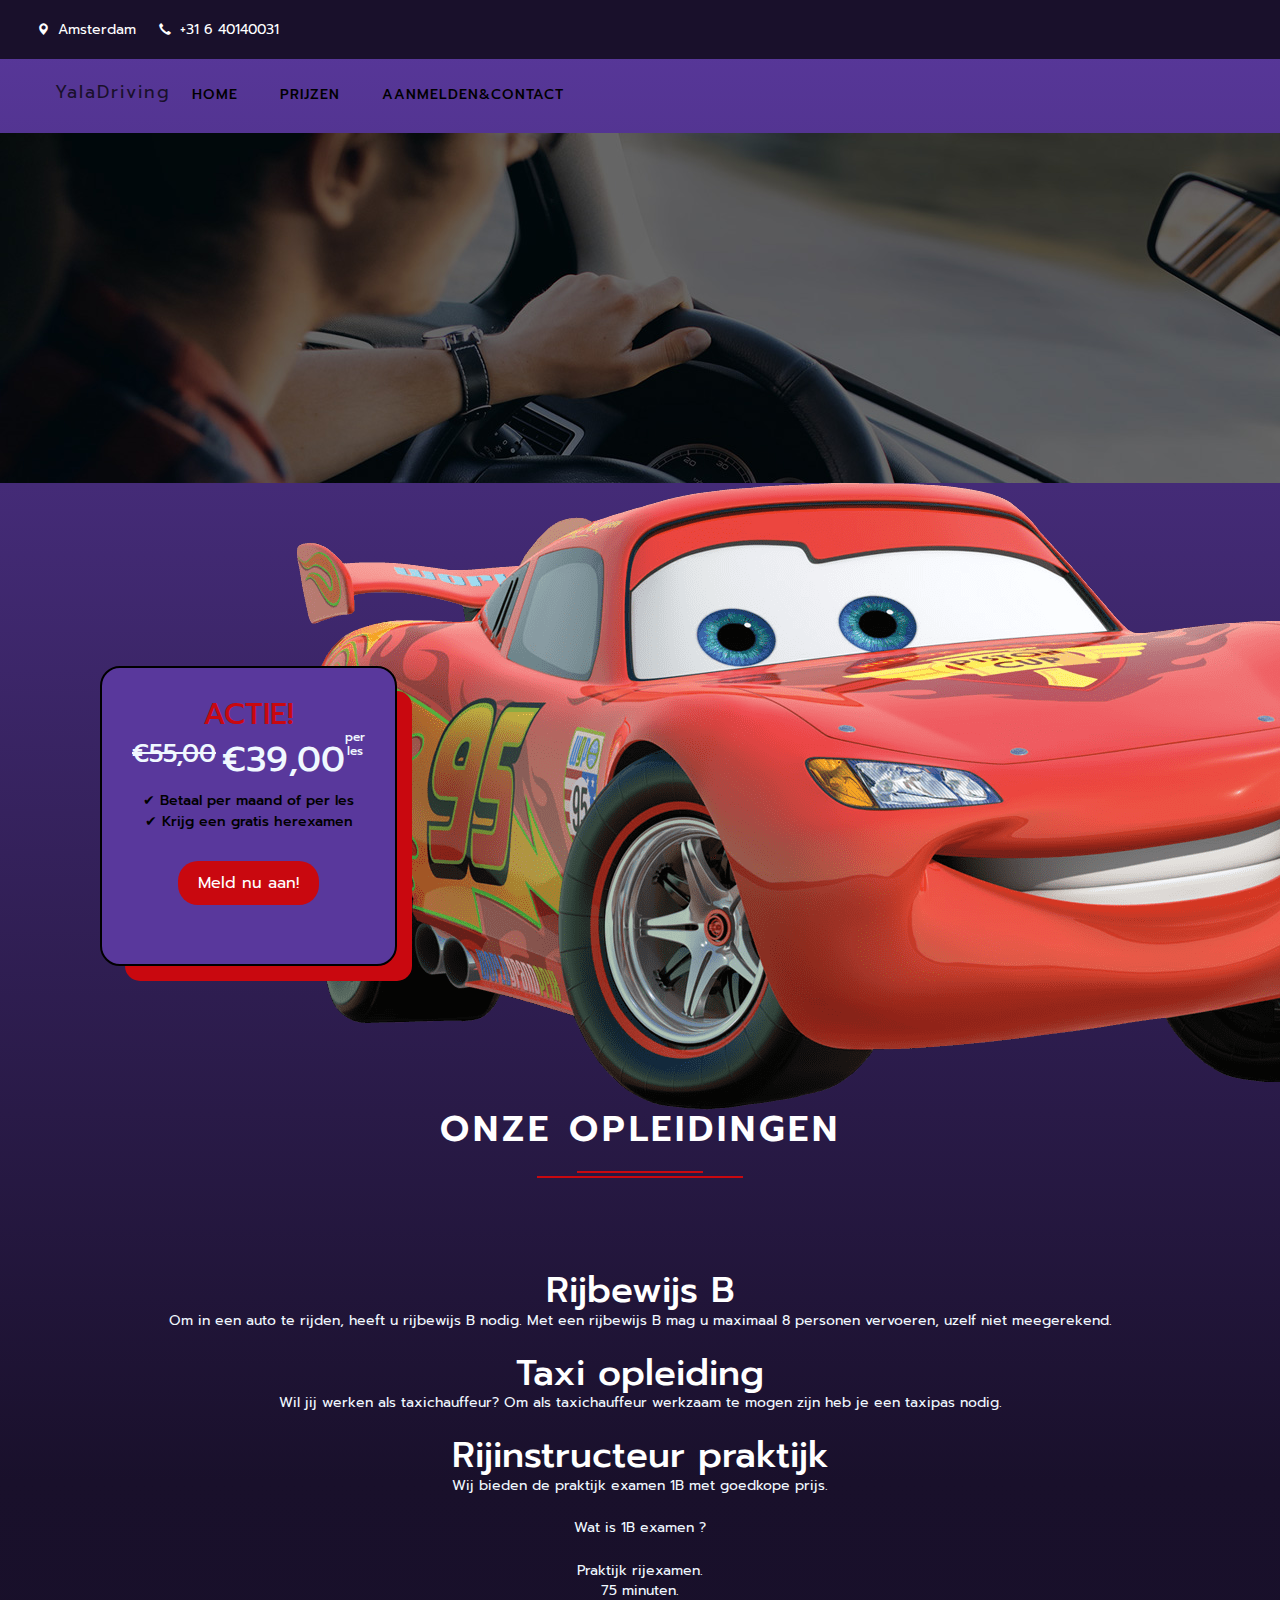
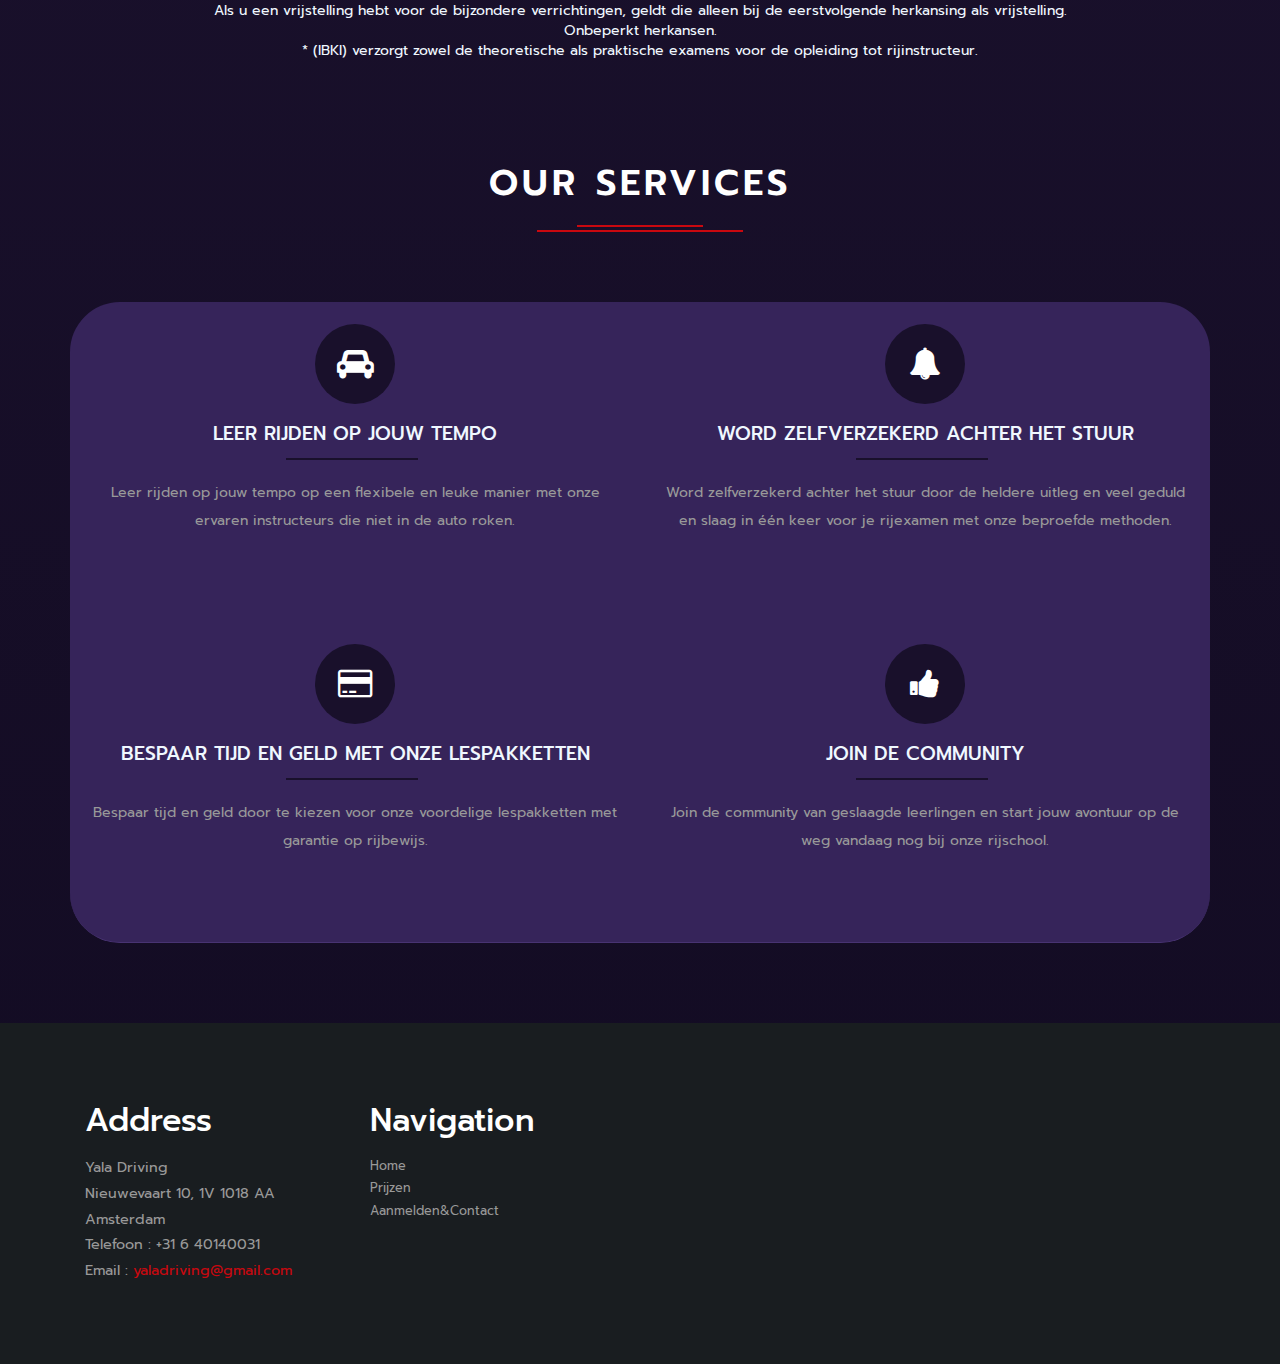
==== commit 024d0936: "changes" ====
--- a/index.html
+++ b/index.html
@@ -50,7 +50,7 @@
 		  <div class="collapse navbar-collapse" id="navbar-collapse" style="padding-right: 0;">
 			<ul class="nav navbar-nav" style="margin-top: 10px;">
 			  <li><a href="index.html" >Home</a></li>
-			  <li><a href="lessons.html" >lessen&Prijzen</a></li>
+			  <li><a href="lessons.html" >Prijzen</a></li>
 			  <li><a href="mail.html" >Aanmelden&Contact</a></li>
 			</ul>
 		  </div>
@@ -93,6 +93,43 @@
 			</div>
 			</div>
 		</div> -->
+		<div class="container">
+			<div class="w3l-heading">
+				<h2 class="w3ls_head">Onze Opleidingen</h2>
+			</div>
+			<br><div class="row">
+				<div class="col-md-12">
+					<h1 class="text-center">Rijbewijs B</h1>
+					<p class="text-center" style="color: aliceblue;">Om in een auto te rijden, heeft u rijbewijs B nodig. Met een rijbewijs B mag u maximaal 8 personen vervoeren, uzelf niet meegerekend.
+					</p>
+				</div>
+			</div>
+		</div><br>
+		<div class="row">
+			<div class="col-md-12">
+				<h1 class="text-center">Taxi opleiding</h1>
+				<p class="text-center" style="color: aliceblue;">Wil jij werken als taxichauffeur?
+					Om als taxichauffeur werkzaam te mogen zijn heb je een taxipas nodig.
+				</p>
+			</div>
+		</div><br>
+		<div class="row">
+			<div class="col-md-12">
+				<h1 class="text-center">Rijinstructeur praktijk</h1>
+				<p class="text-center" style="color: aliceblue;">Wij bieden de praktijk examen 1B met goedkope prijs.
+				</p>
+				<br>
+				<p class="text-center" style="color: aliceblue;">Wat is 1B examen ?</p><br>
+				<ul class="text-center" style="color: aliceblue;">
+					<li>Praktijk rijexamen.</li>
+					<li>75 minuten.</li>
+					<li>Als u een vrijstelling hebt voor de bijzondere verrichtingen, geldt die alleen bij de eerstvolgende herkansing als vrijstelling.</li>
+					<li>Onbeperkt herkansen.</li>
+				</ul>
+				<p class="text-center" style="color: aliceblue;">*	(IBKI) verzorgt zowel de theoretische als praktische examens voor de opleiding tot rijinstructeur.</p><br>
+	
+			</div>
+		</div>
 
 	<div class="banner-bottom-icons">
 		<div class="container">
@@ -161,7 +198,7 @@
 					<div class="footer-grid-info">
 						<ul>
 							<li><a href="index.html">Home</a></li>
-							<li><a href="lessons.html">lessen&Prijzen</a></li>
+							<li><a href="lessons.html">Prijzen</a></li>
 							<li><a href="mail.html">Aanmelden&Contact</a></li>
 						</ul>
 					</div>
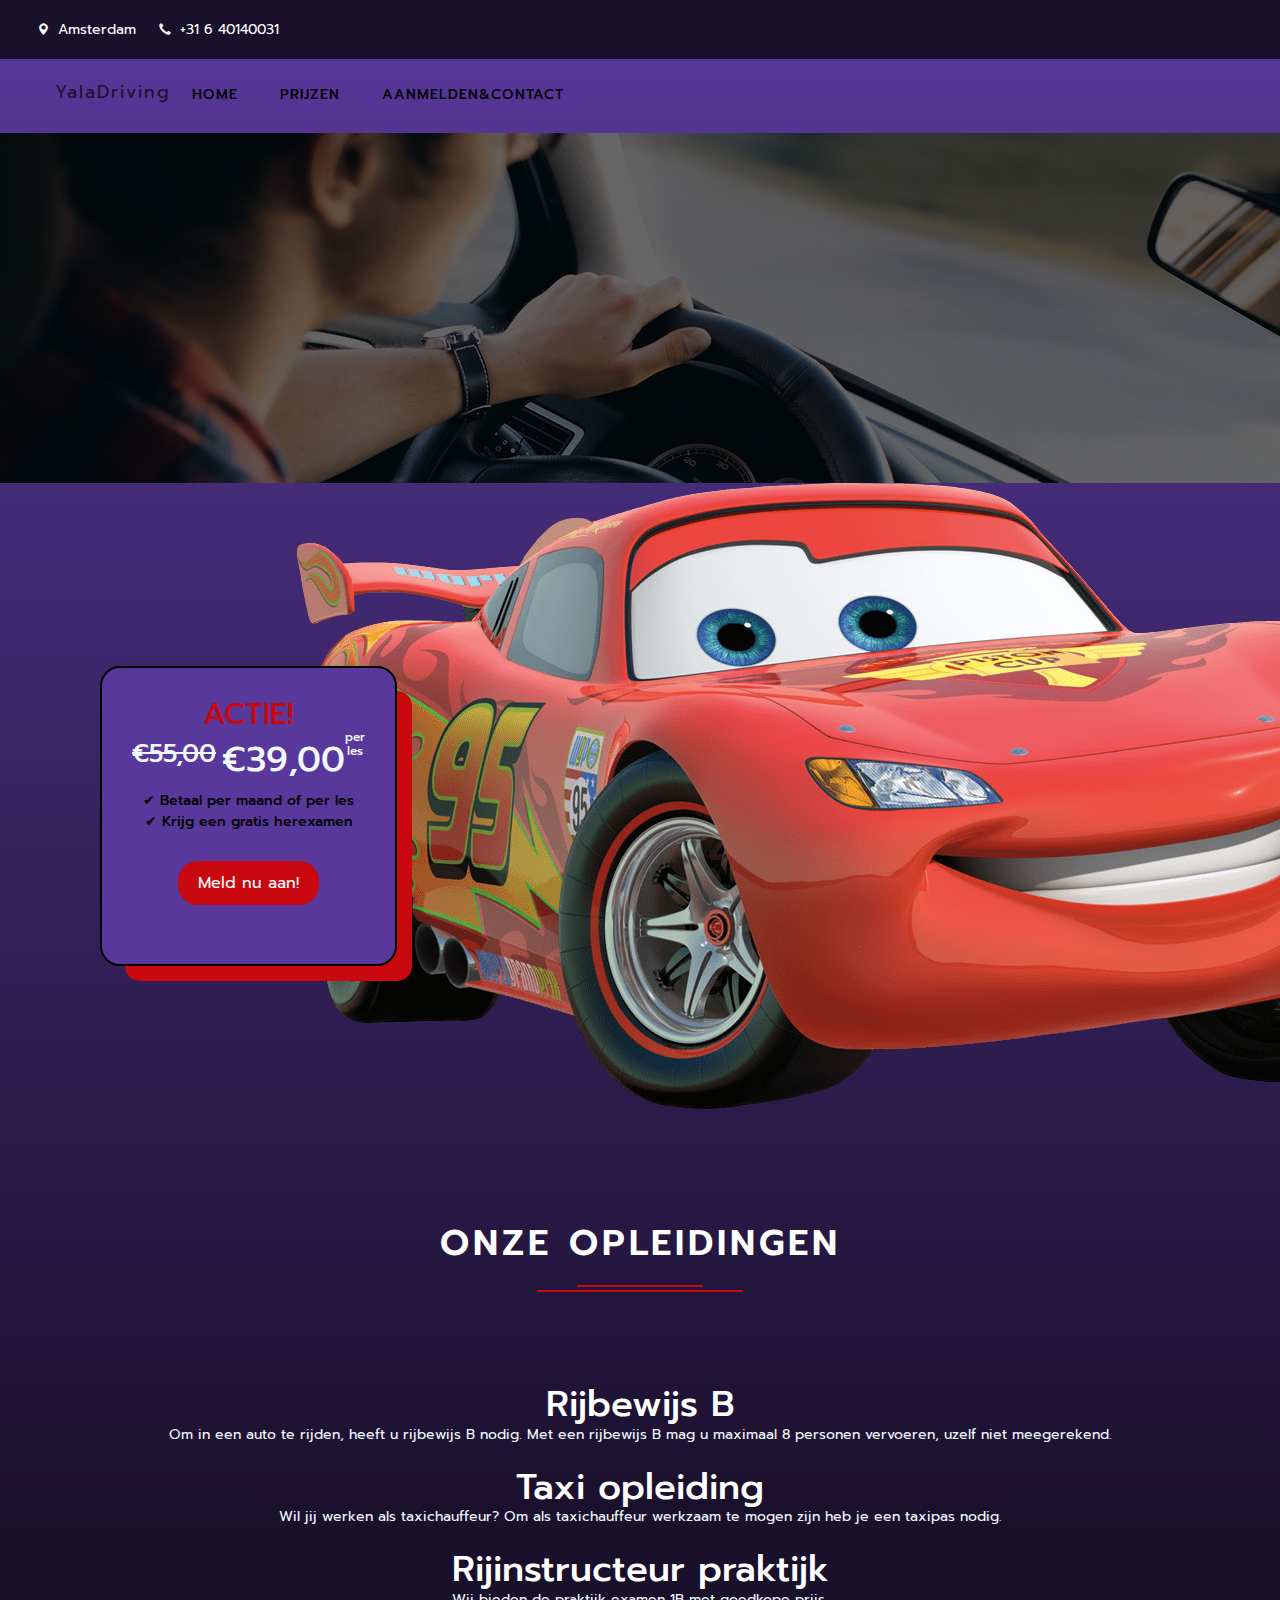
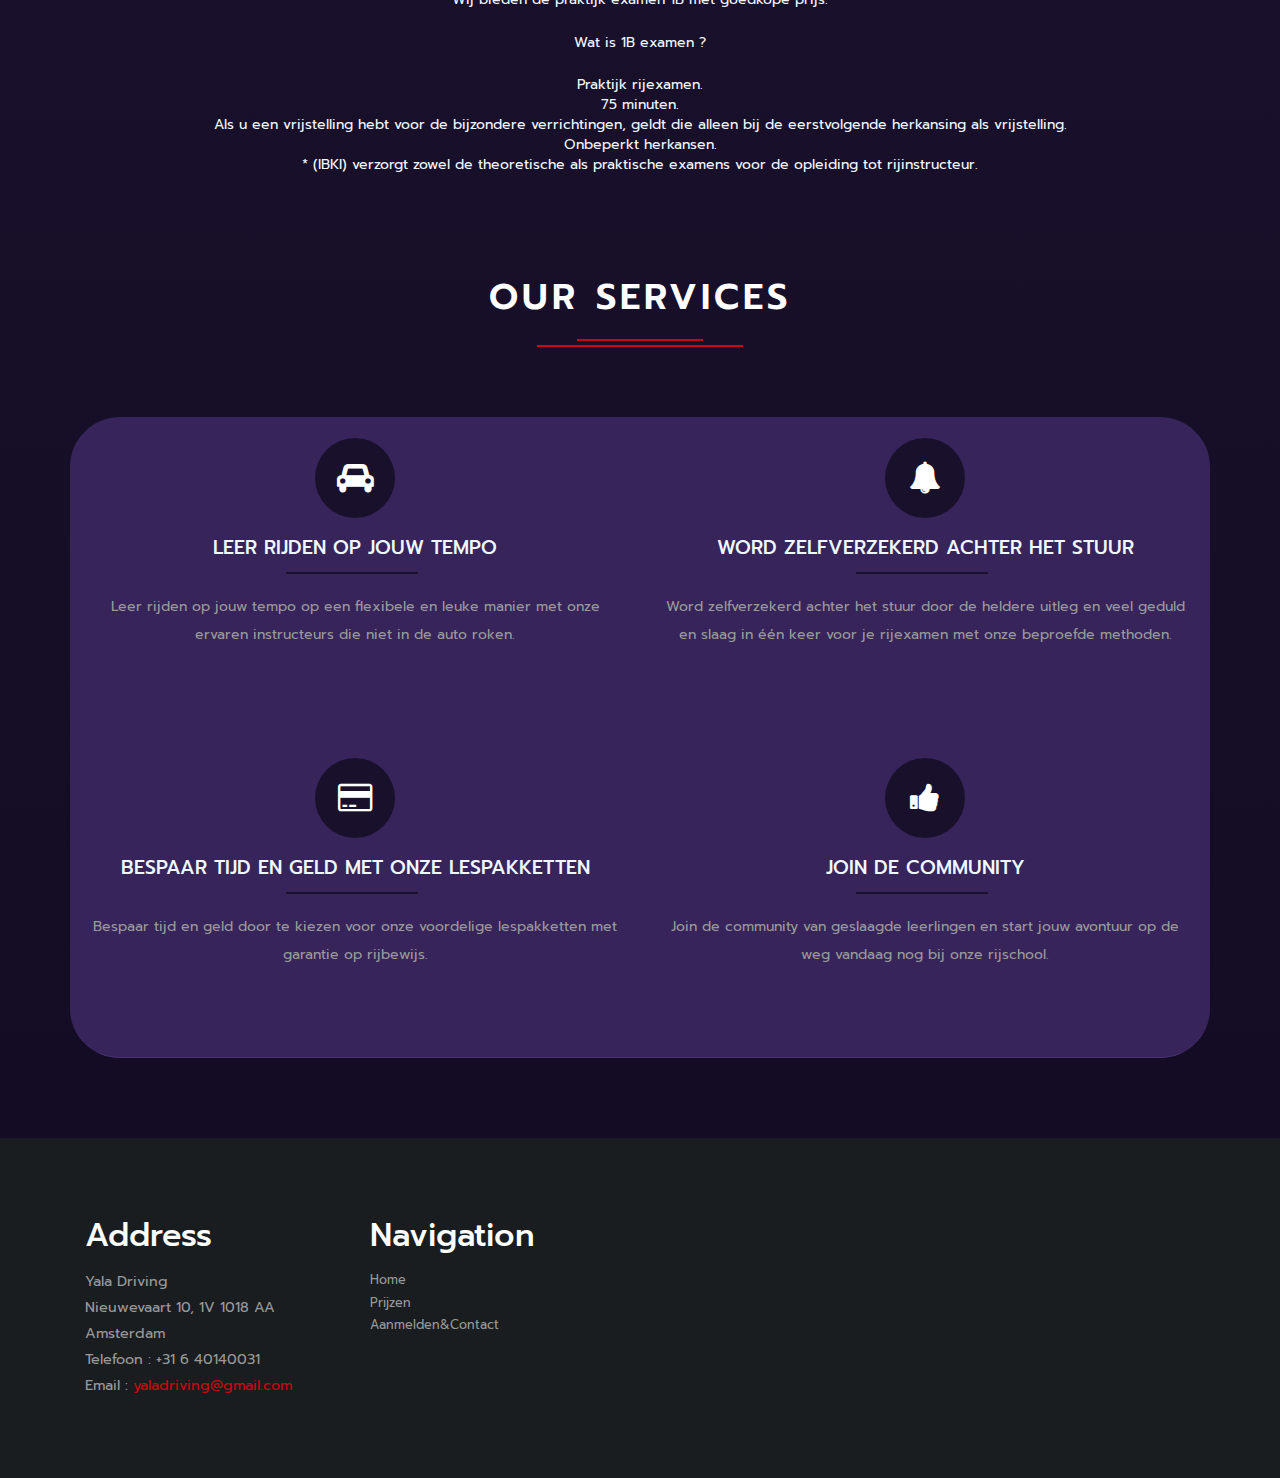
==== commit 8edbd990: "Update index.html" ====
--- a/index.html
+++ b/index.html
@@ -93,6 +93,11 @@
 			</div>
 			</div>
 		</div> -->
+		<br>
+		<br>
+		<br>
+		<br>
+		<br>
 		<div class="container">
 			<div class="w3l-heading">
 				<h2 class="w3ls_head">Onze Opleidingen</h2>
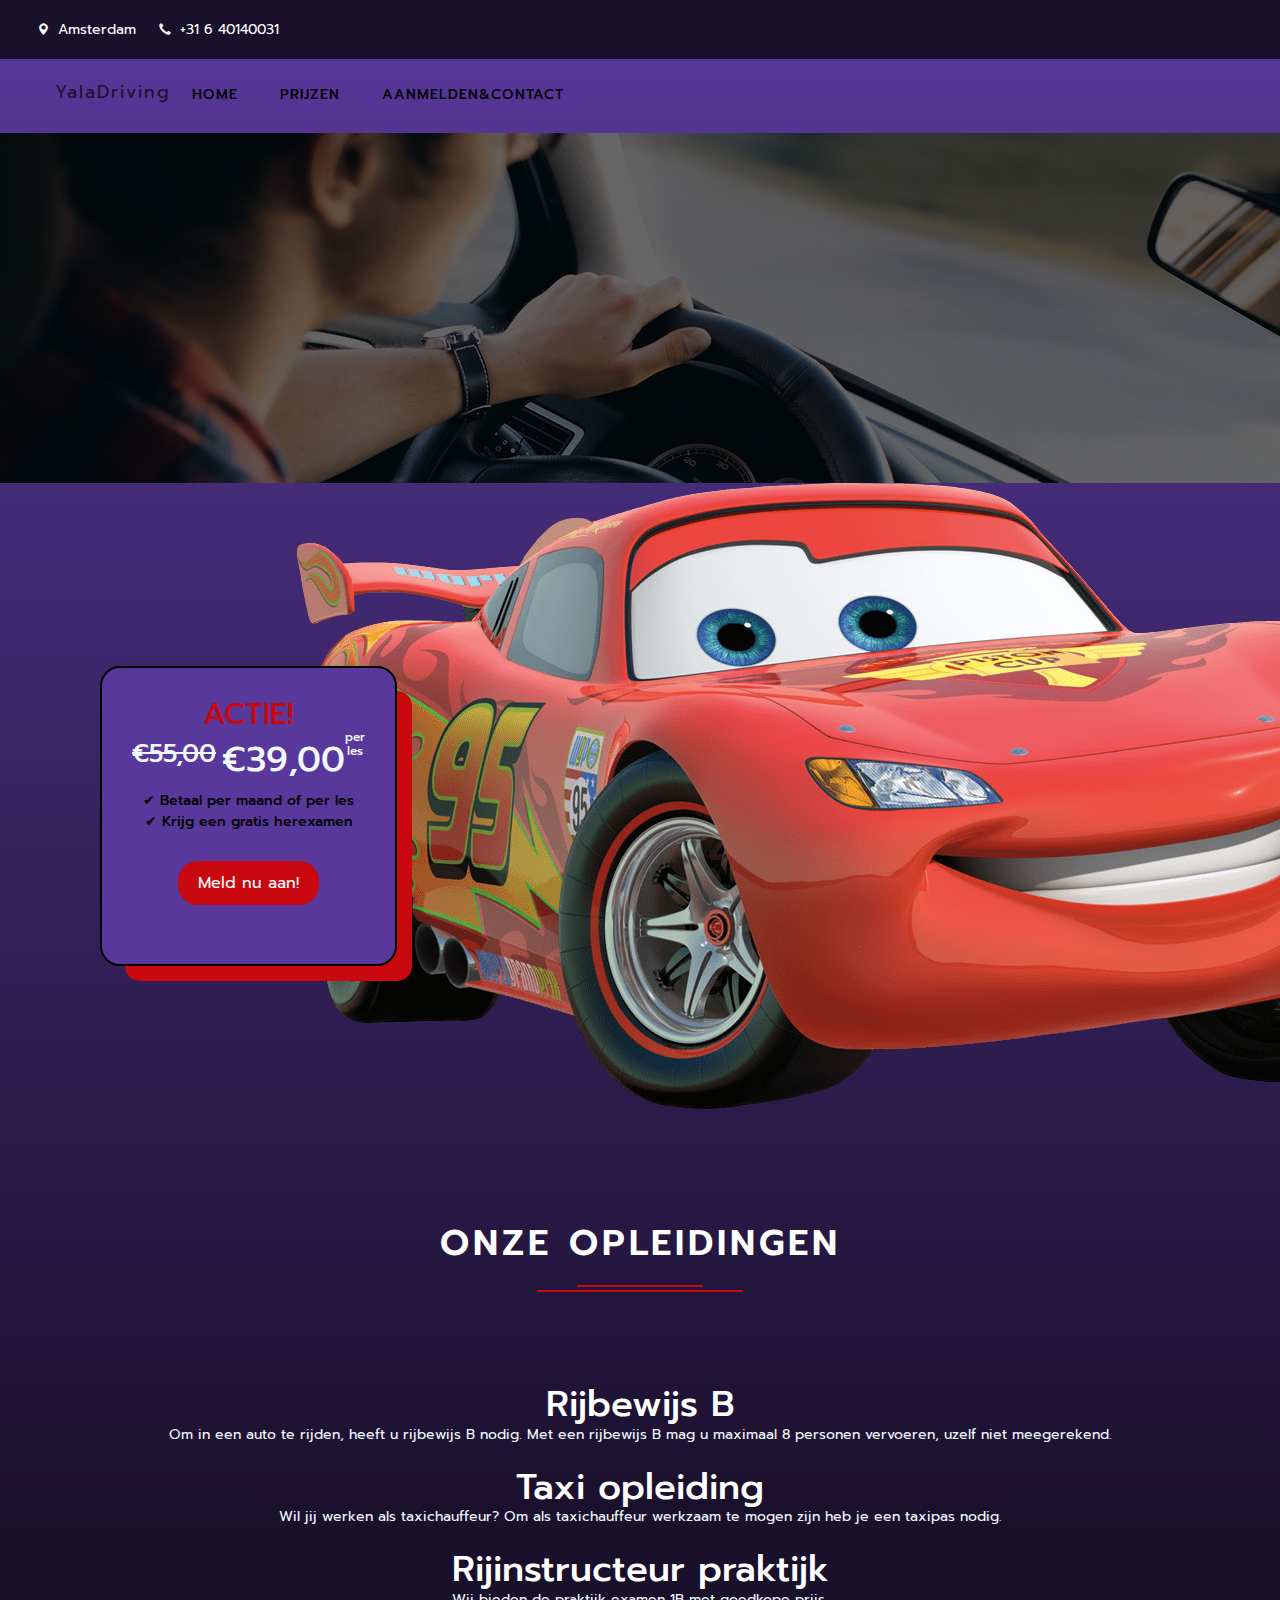
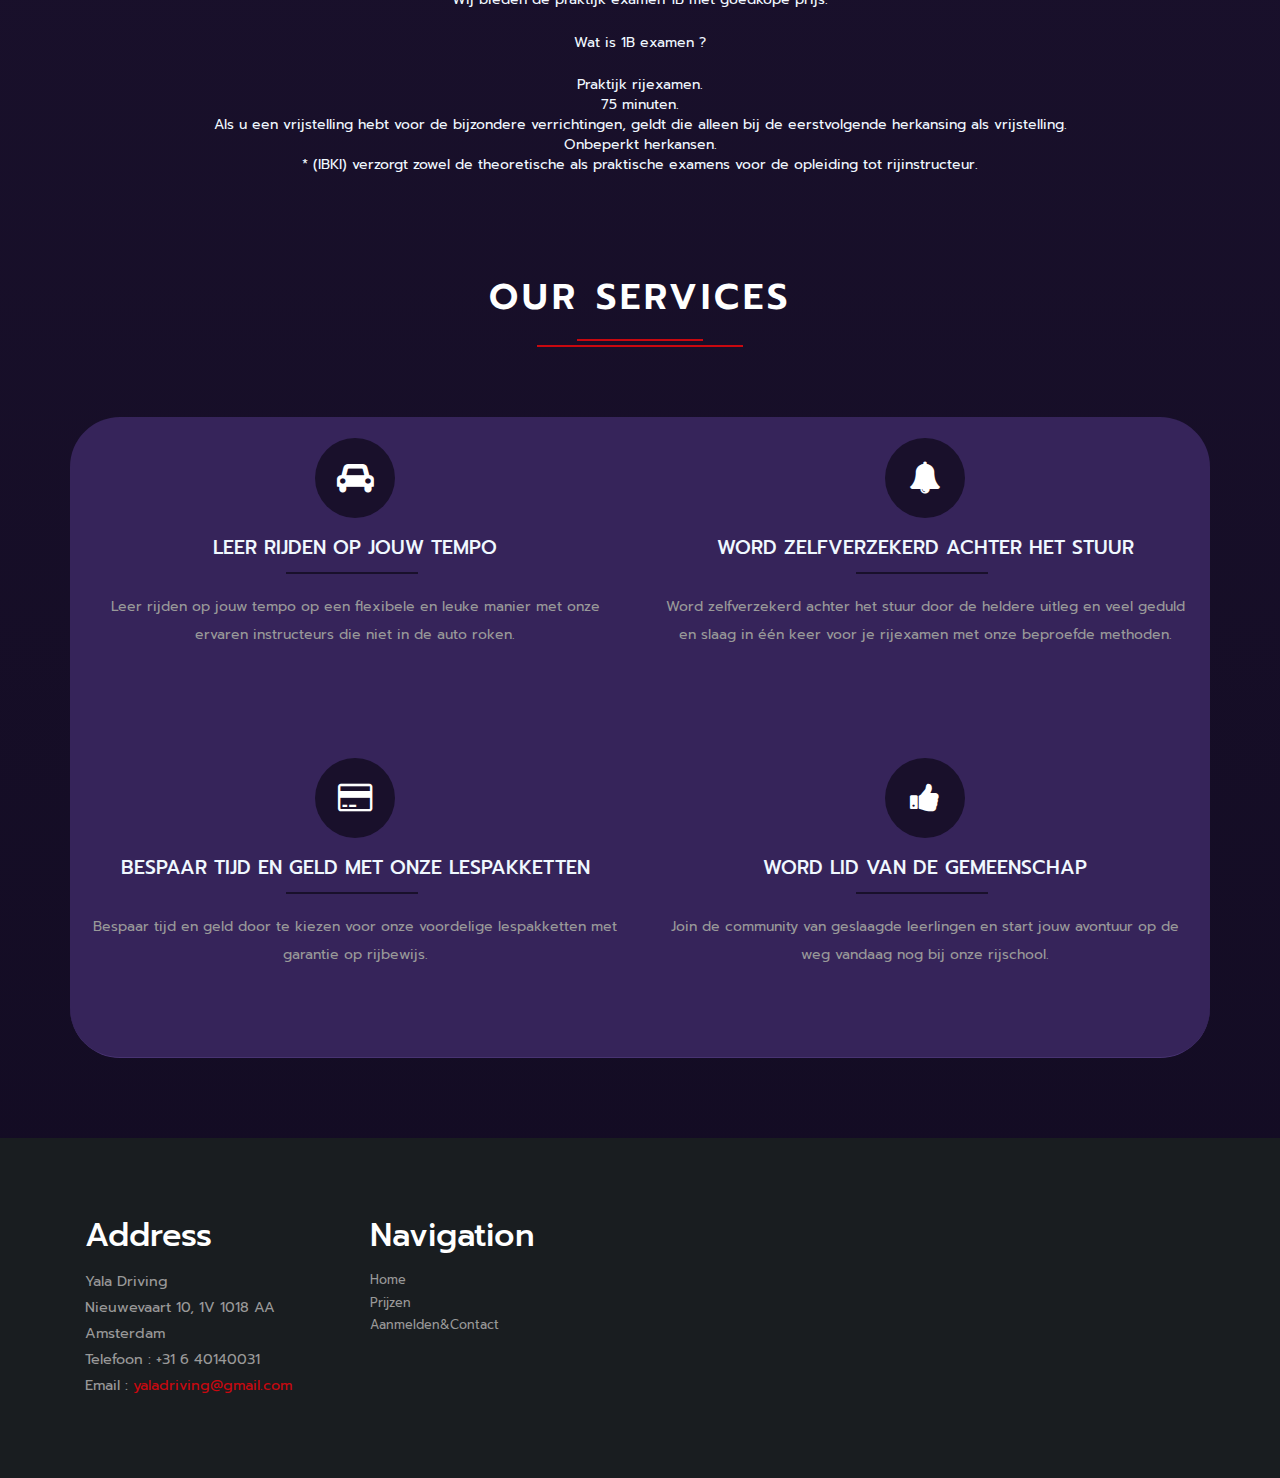
==== commit 5eb6912e: "Update index.html" ====
--- a/index.html
+++ b/index.html
@@ -166,7 +166,7 @@
 			<div class="col-xs-6 w3_banner_bottom_icons1">
 				<div class="w3_banner_bottom_icons1_effect">
 					<i class="fa-thumbs-up"></i>
-					<h3 style="color: aliceblue;">Join de community</h3>
+					<h3 style="color: aliceblue;">Word lid van de gemeenschap</h3>
 					<p>Join de community van geslaagde leerlingen en start jouw avontuur op de weg vandaag nog bij onze rijschool.</p>
 				</div>
 			</div>
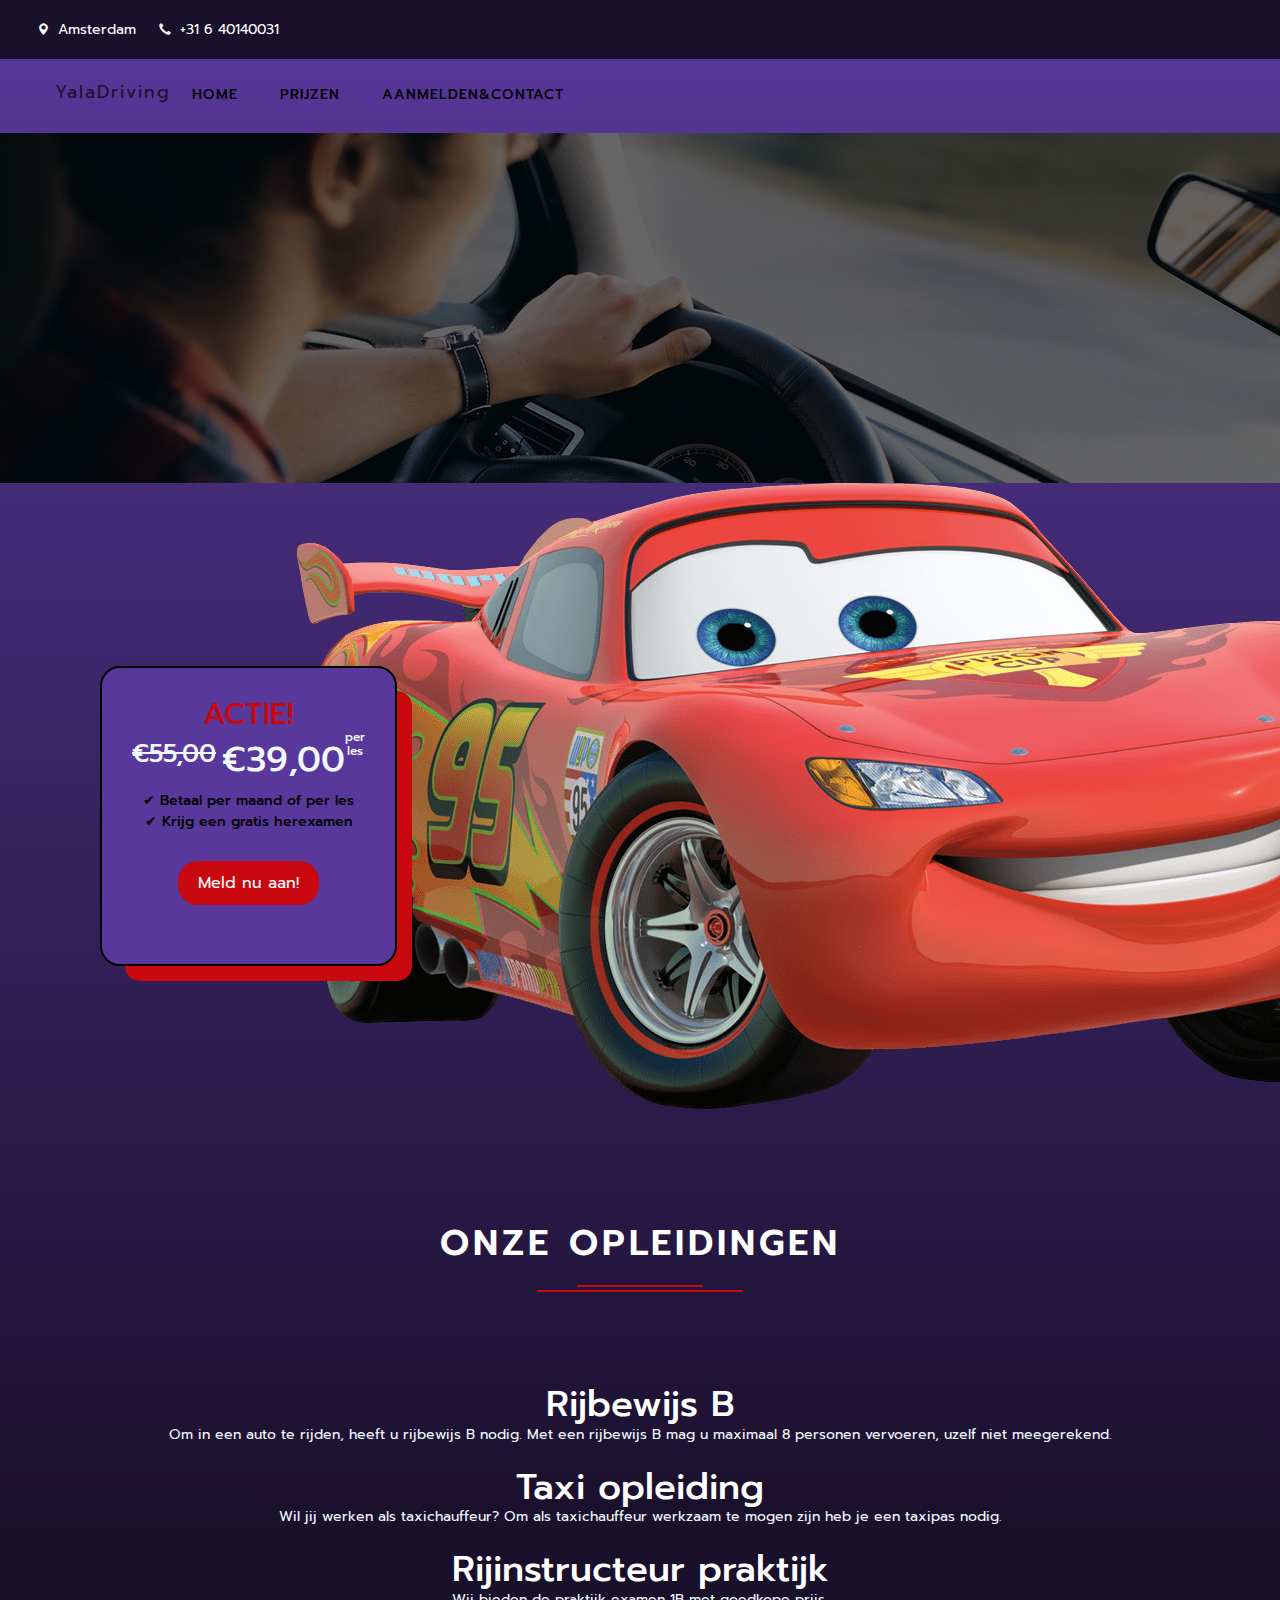
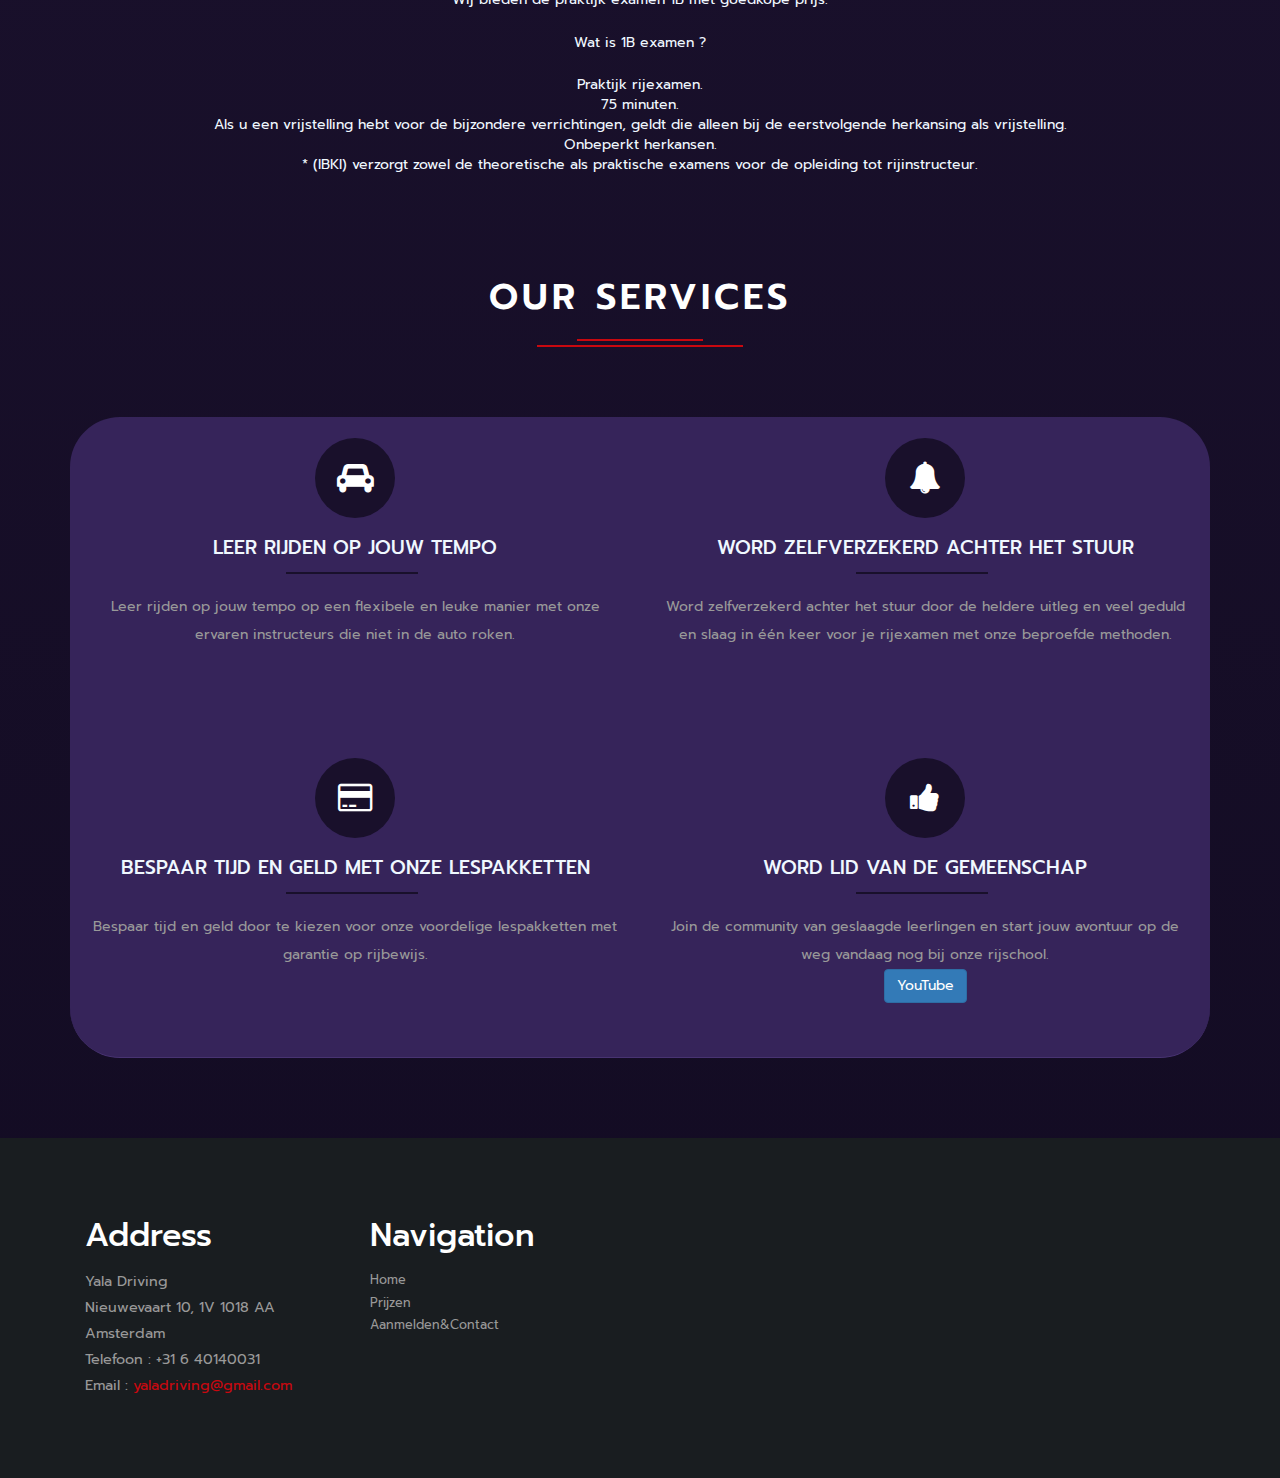
==== commit 69163eed: "Update index.html" ====
--- a/index.html
+++ b/index.html
@@ -168,6 +168,7 @@
 					<i class="fa-thumbs-up"></i>
 					<h3 style="color: aliceblue;">Word lid van de gemeenschap</h3>
 					<p>Join de community van geslaagde leerlingen en start jouw avontuur op de weg vandaag nog bij onze rijschool.</p>
+					<a class="btn btn-primary" href="https://www.youtube.com/@yaladriving">YouTube</a>
 				</div>
 			</div>
 			<div class="clearfix"> </div>
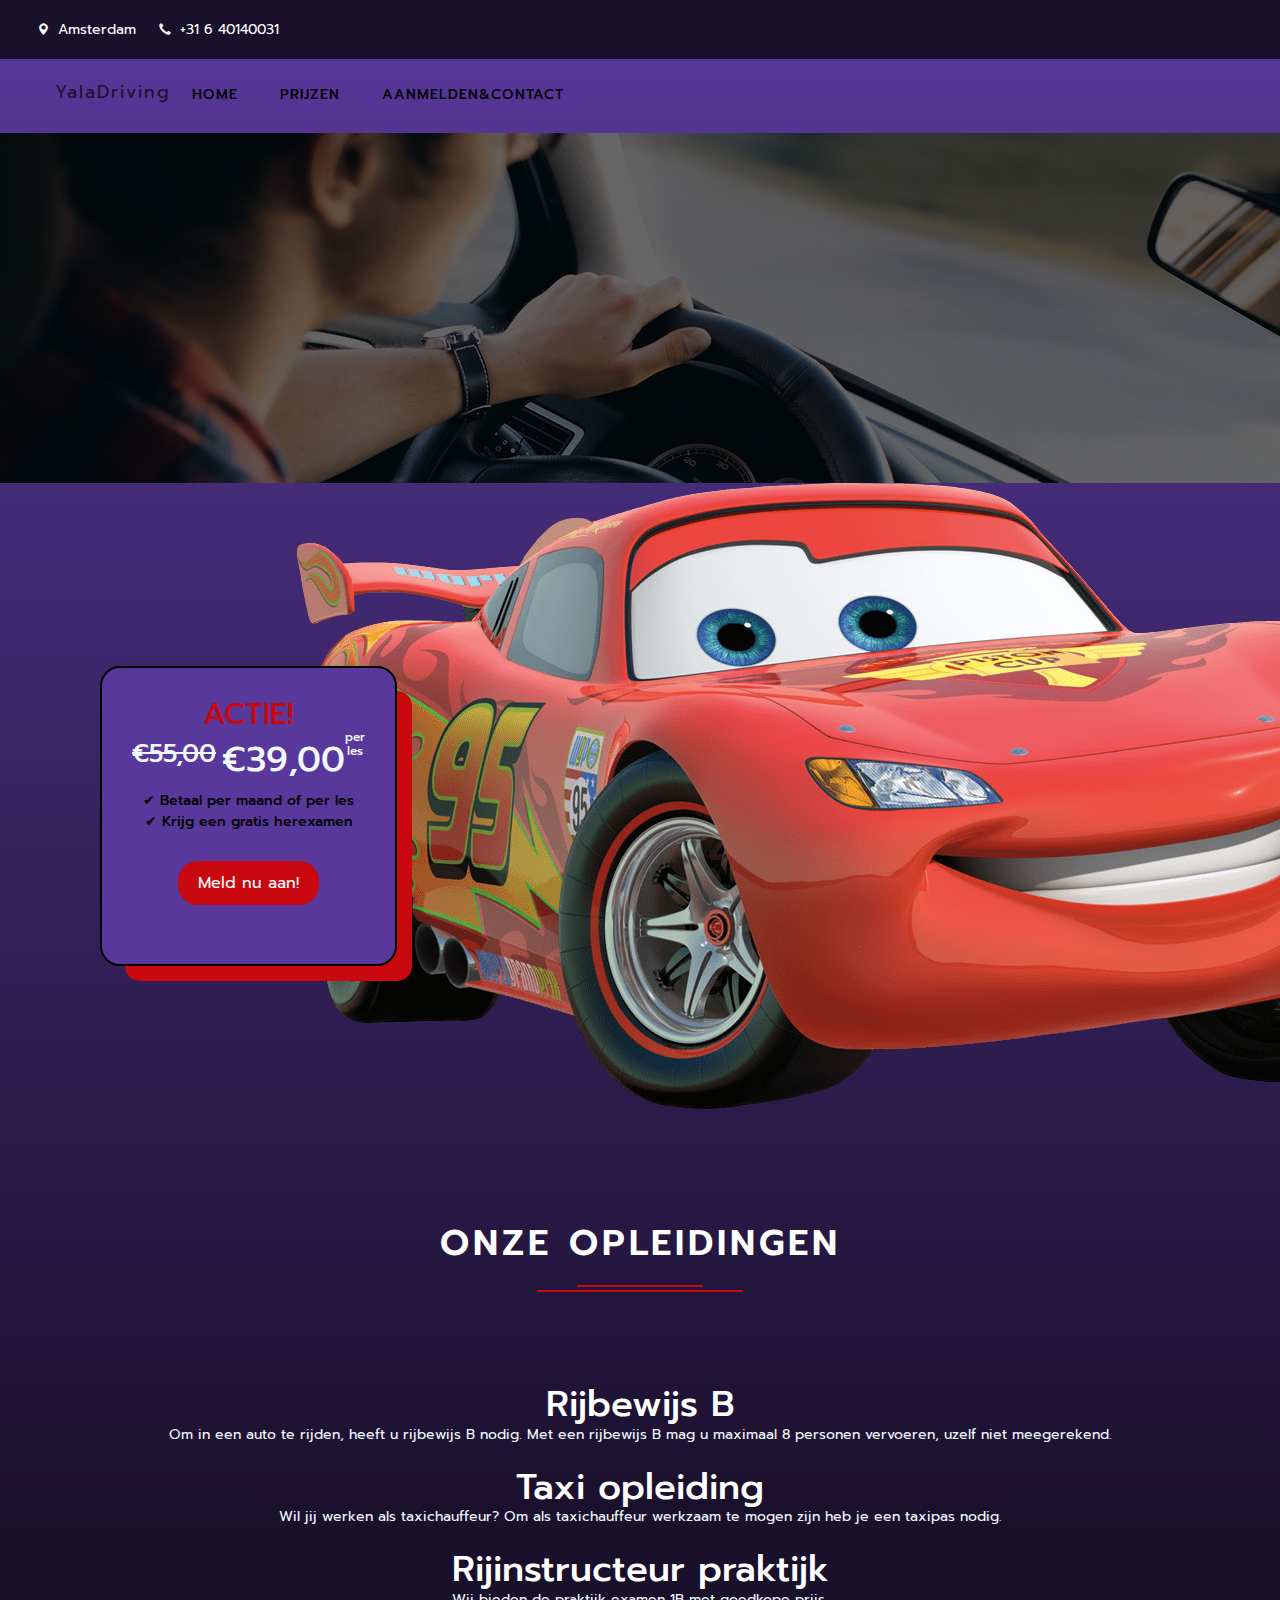
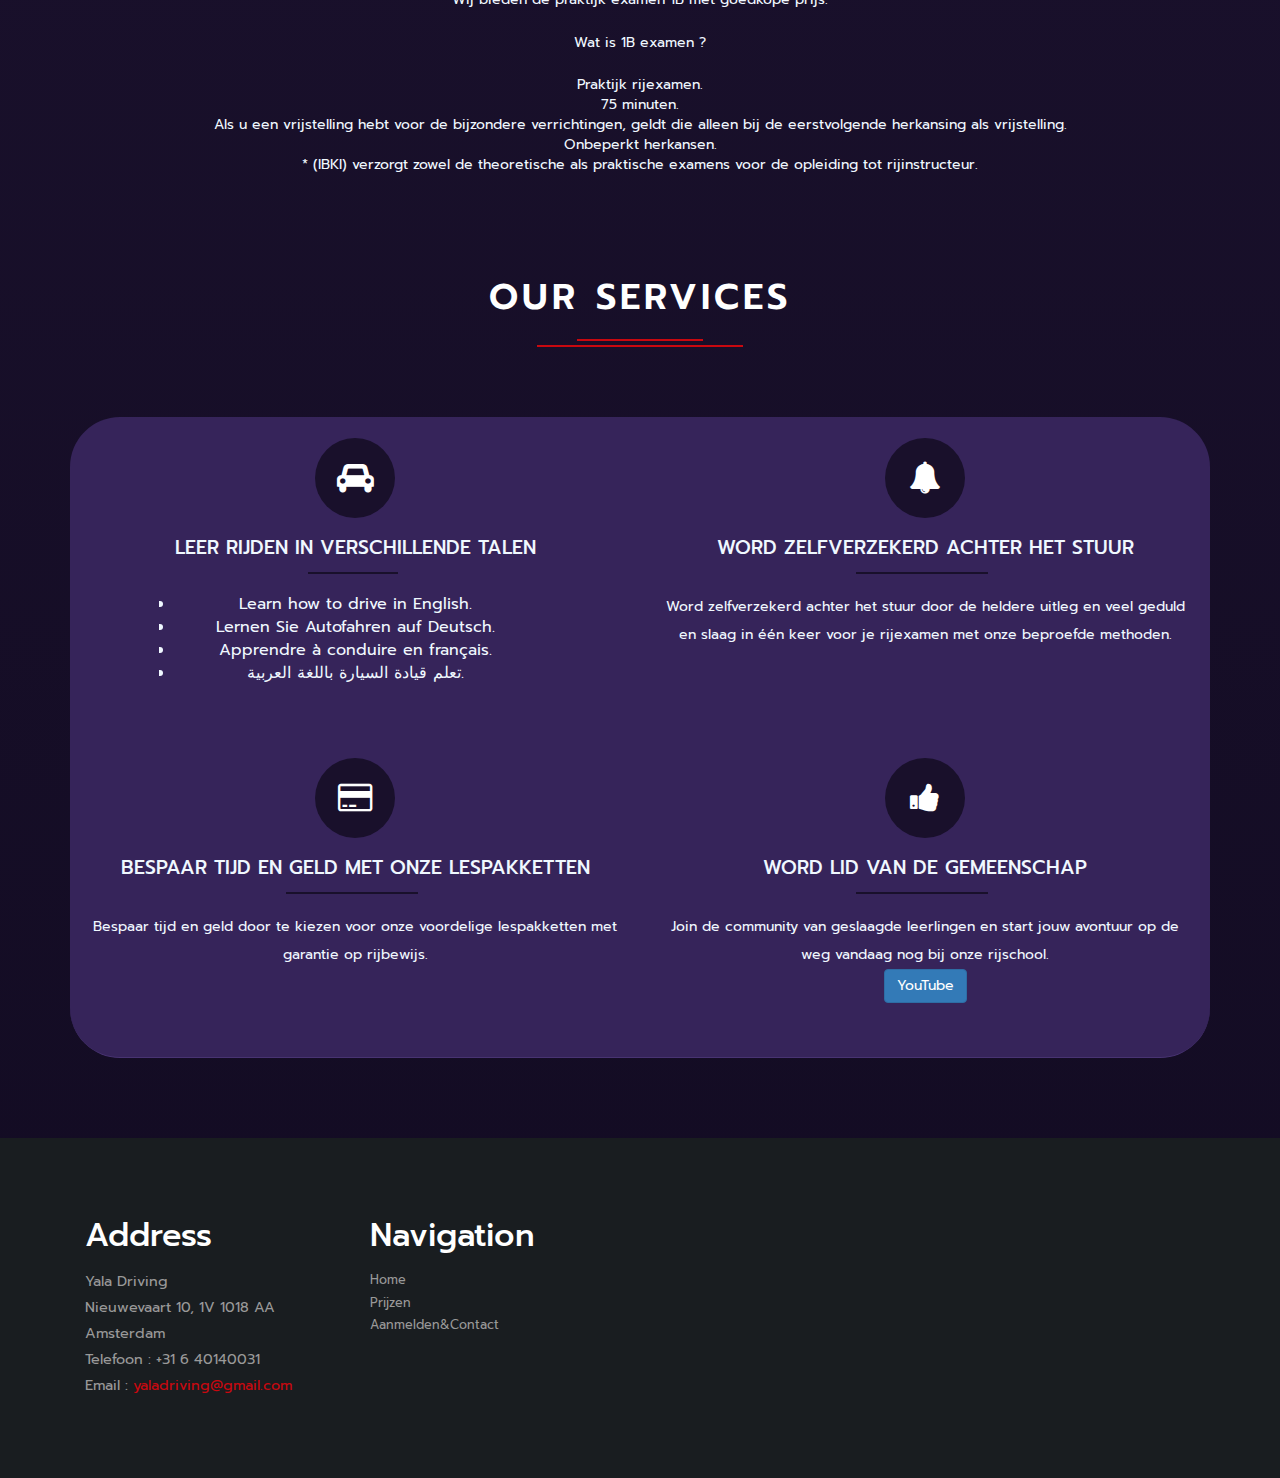
==== commit 600216f9: "Update index.html" ====
--- a/index.html
+++ b/index.html
@@ -145,29 +145,32 @@
 			<div class="col-xs-6 w3_banner_bottom_icons1">
 				<div class="w3_banner_bottom_icons1_effect">
 					<i class="fa-car"></i>
-					<h3 style="color: aliceblue;">Leer rijden op jouw tempo</h3>
-					<p>Leer rijden op jouw tempo op een flexibele en leuke manier met onze ervaren instructeurs die niet in de auto roken.</p>
+					<h3 style="color: aliceblue;">Leer rijden in verschillende talen</h3>
+						<li style="color: aliceblue;">Learn how to drive in English.</li>
+						<li style="color: aliceblue;">Lernen Sie Autofahren auf Deutsch.</li>
+						<li style="color: aliceblue;">Apprendre à conduire en français.</li>
+						<li style="color: aliceblue;">تعلم قيادة السيارة باللغة العربية.</li>
 				</div>
 			</div>
 			<div class="col-xs-6 w3_banner_bottom_icons1">
 				<div class="w3_banner_bottom_icons1_effect">
 					<i class="fa-bell"></i>
 					<h3 style="color: aliceblue;">Word zelfverzekerd achter het stuur</h3>
-					<p>Word zelfverzekerd achter het stuur door de heldere uitleg en veel geduld en slaag in één keer voor je rijexamen met onze beproefde methoden.</p>
+					<p style="color: aliceblue;">Word zelfverzekerd achter het stuur door de heldere uitleg en veel geduld en slaag in één keer voor je rijexamen met onze beproefde methoden.</p>
 				</div>
 			</div>
 			<div class="col-xs-6 w3_banner_bottom_icons1">
 				<div class="w3_banner_bottom_icons1_effect">
 					<i class="fa-credit-card"></i>
 					<h3 style="color: aliceblue;">Bespaar tijd en geld met onze lespakketten</h3>
-					<p>Bespaar tijd en geld door te kiezen voor onze voordelige lespakketten met garantie op rijbewijs.</p>
+					<p style="color: aliceblue;">Bespaar tijd en geld door te kiezen voor onze voordelige lespakketten met garantie op rijbewijs.</p>
 				</div>
 			</div>
 			<div class="col-xs-6 w3_banner_bottom_icons1">
 				<div class="w3_banner_bottom_icons1_effect">
 					<i class="fa-thumbs-up"></i>
 					<h3 style="color: aliceblue;">Word lid van de gemeenschap</h3>
-					<p>Join de community van geslaagde leerlingen en start jouw avontuur op de weg vandaag nog bij onze rijschool.</p>
+					<p style="color: aliceblue;">Join de community van geslaagde leerlingen en start jouw avontuur op de weg vandaag nog bij onze rijschool.</p>
 					<a class="btn btn-primary" href="https://www.youtube.com/@yaladriving">YouTube</a>
 				</div>
 			</div>
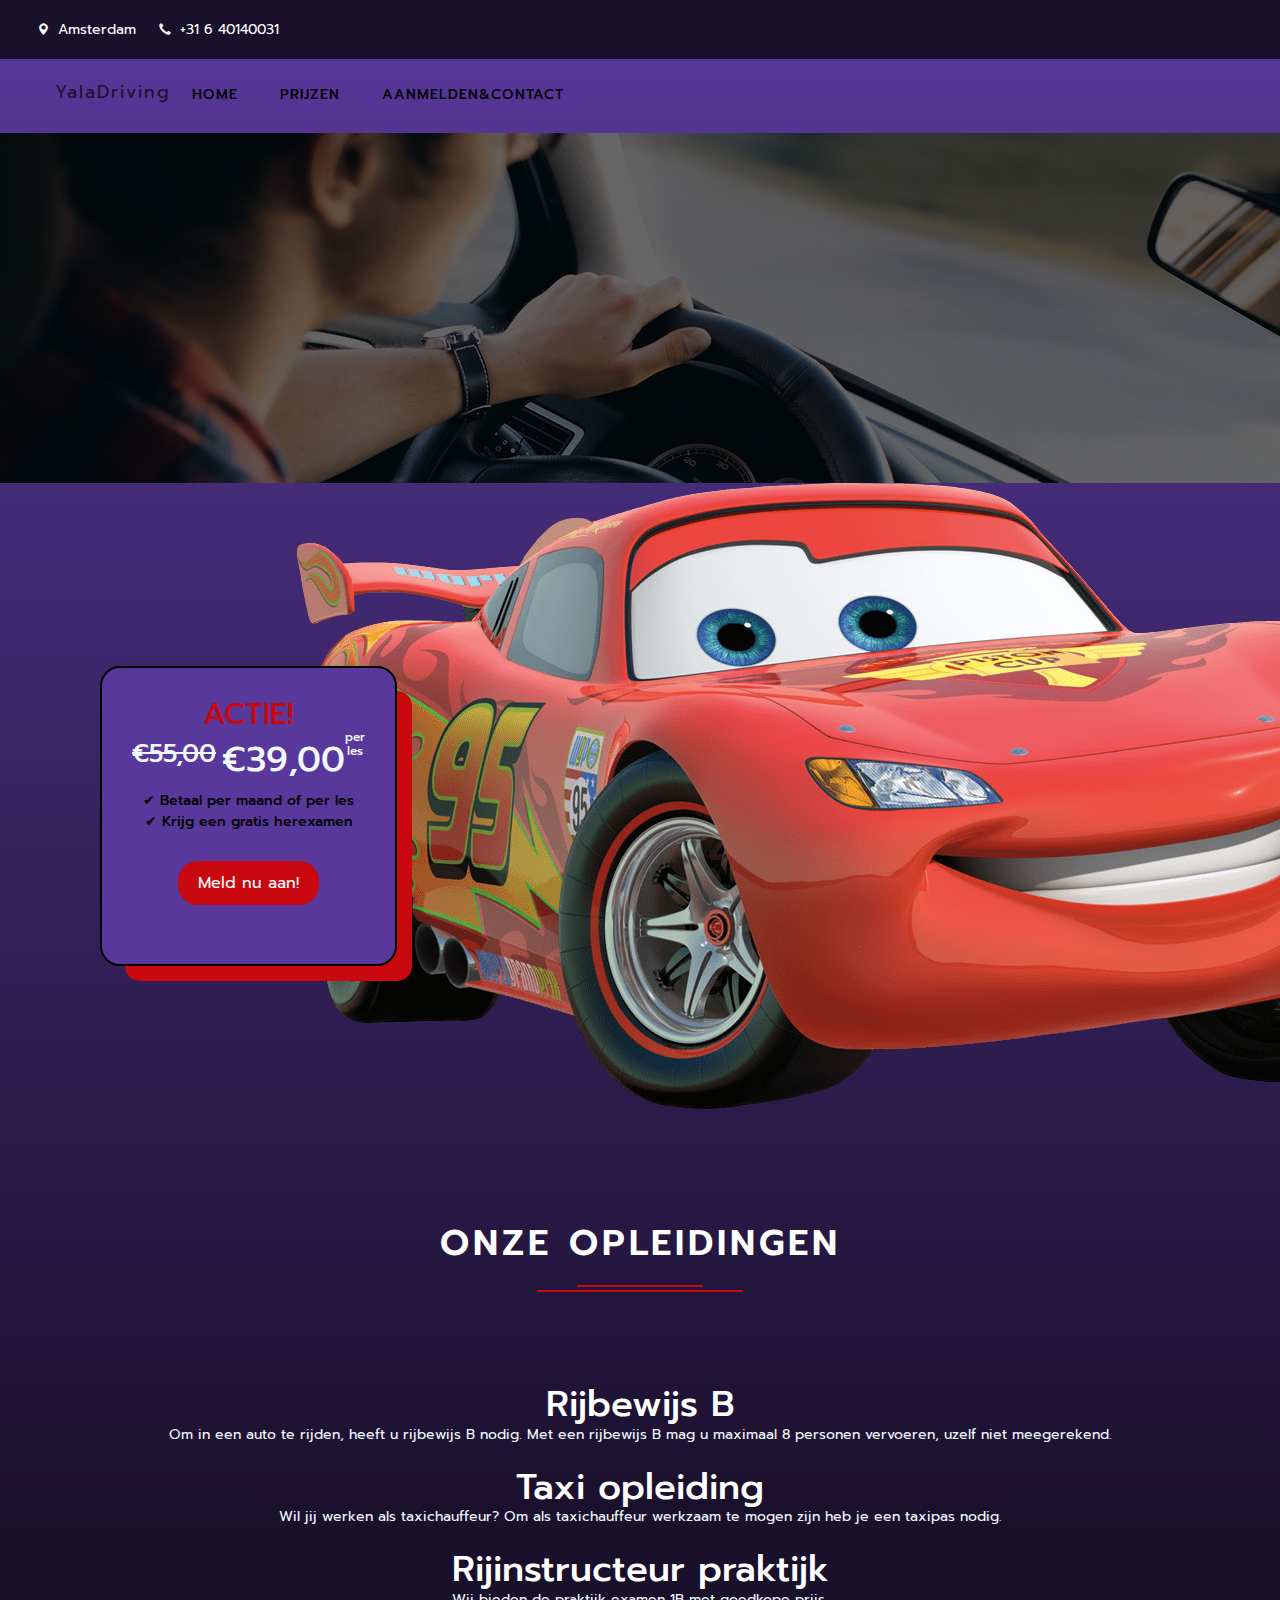
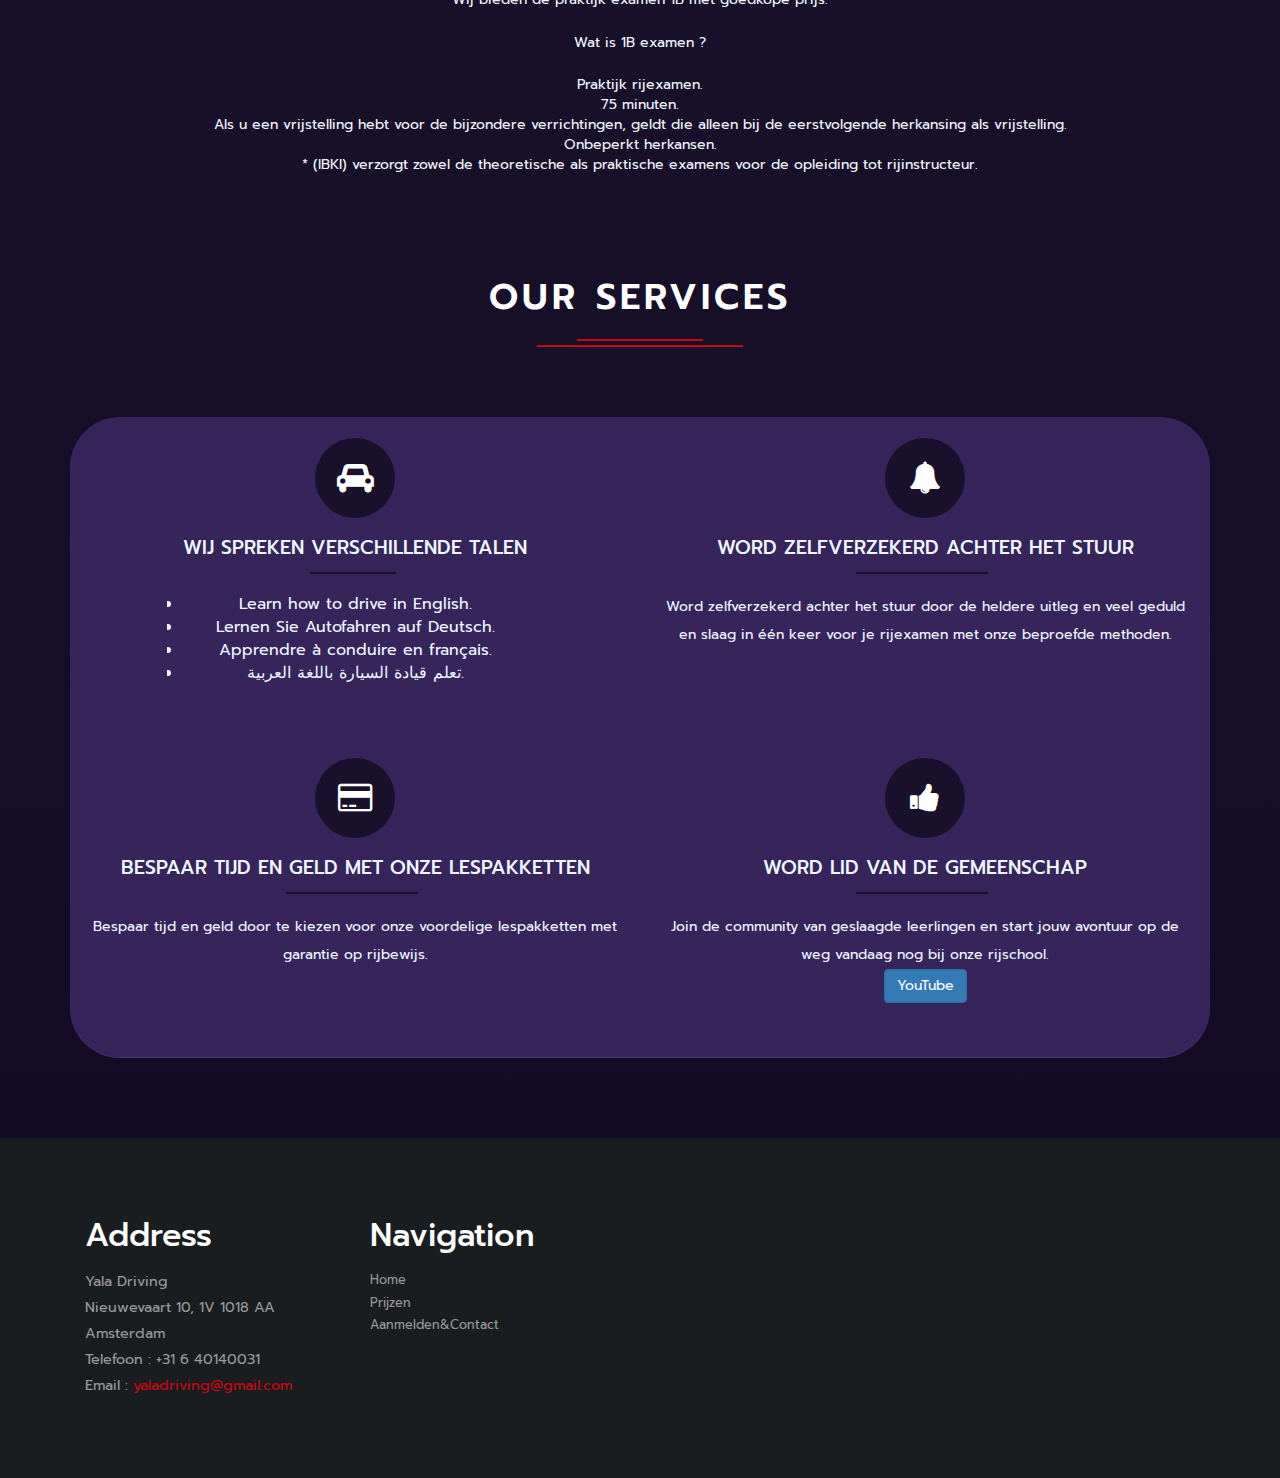
==== commit f46e5d91: "Update index.html" ====
--- a/index.html
+++ b/index.html
@@ -145,7 +145,7 @@
 			<div class="col-xs-6 w3_banner_bottom_icons1">
 				<div class="w3_banner_bottom_icons1_effect">
 					<i class="fa-car"></i>
-					<h3 style="color: aliceblue;">Leer rijden in verschillende talen</h3>
+					<h3 style="color: aliceblue;">Wij spreken verschillende talen</h3>
 						<li style="color: aliceblue;">Learn how to drive in English.</li>
 						<li style="color: aliceblue;">Lernen Sie Autofahren auf Deutsch.</li>
 						<li style="color: aliceblue;">Apprendre à conduire en français.</li>
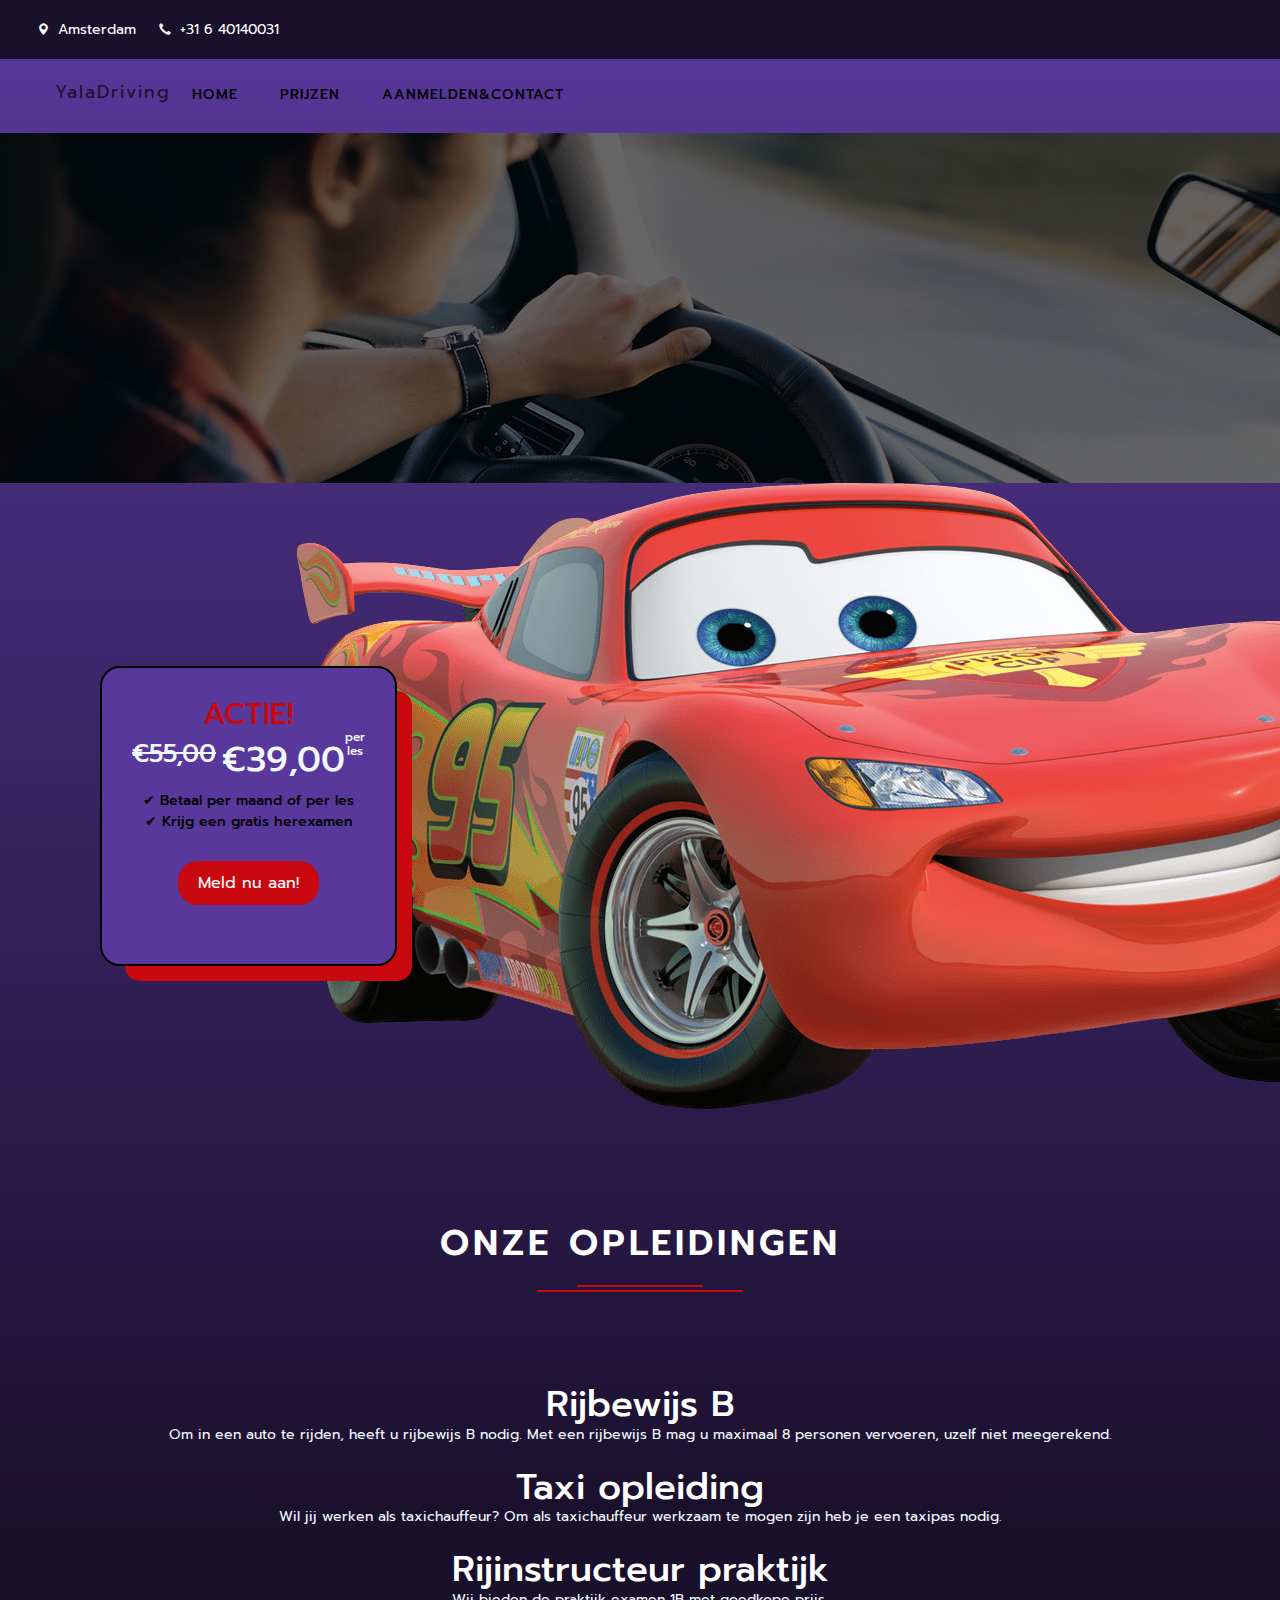
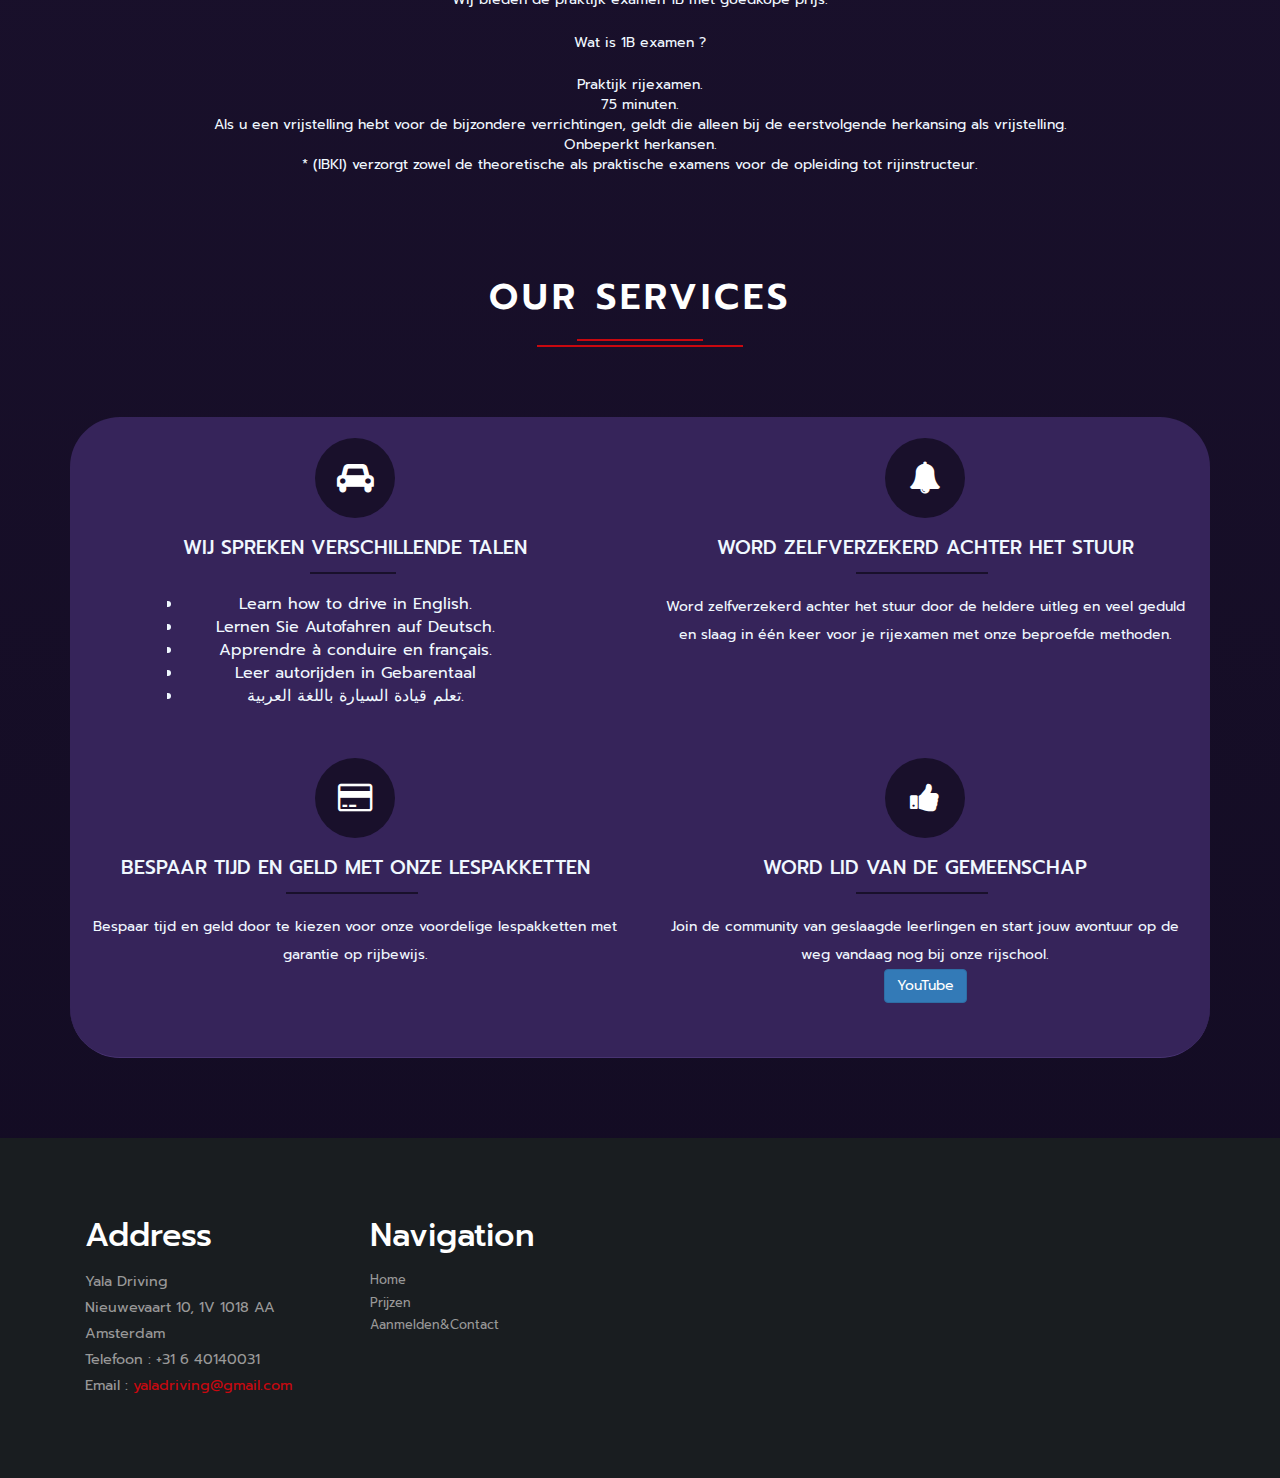
==== commit 3043cfa7: "Update index.html" ====
--- a/index.html
+++ b/index.html
@@ -149,8 +149,9 @@
 						<li style="color: aliceblue;">Learn how to drive in English.</li>
 						<li style="color: aliceblue;">Lernen Sie Autofahren auf Deutsch.</li>
 						<li style="color: aliceblue;">Apprendre à conduire en français.</li>
+						<li style="color: aliceblue;">Leer autorijden in Gebarentaal</li>
 						<li style="color: aliceblue;">تعلم قيادة السيارة باللغة العربية.</li>
-				</div>
+					</div>
 			</div>
 			<div class="col-xs-6 w3_banner_bottom_icons1">
 				<div class="w3_banner_bottom_icons1_effect">
